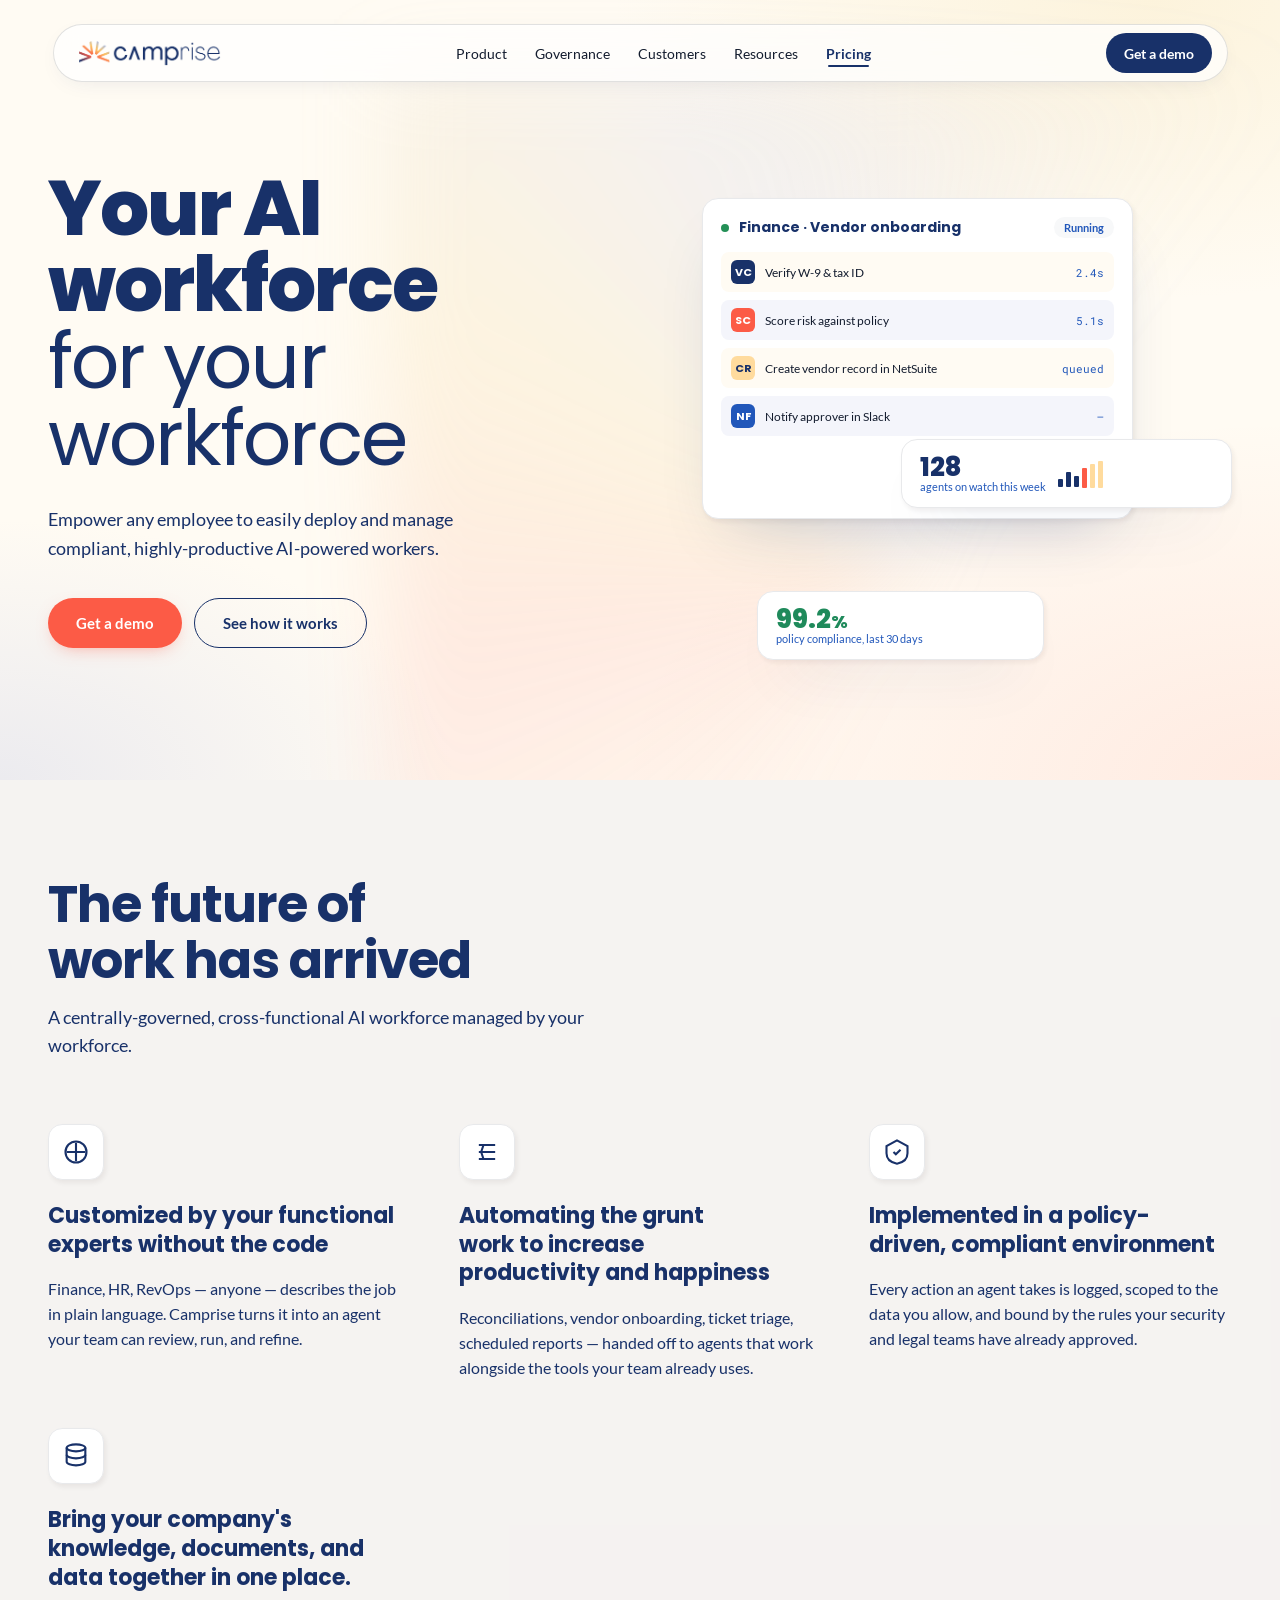
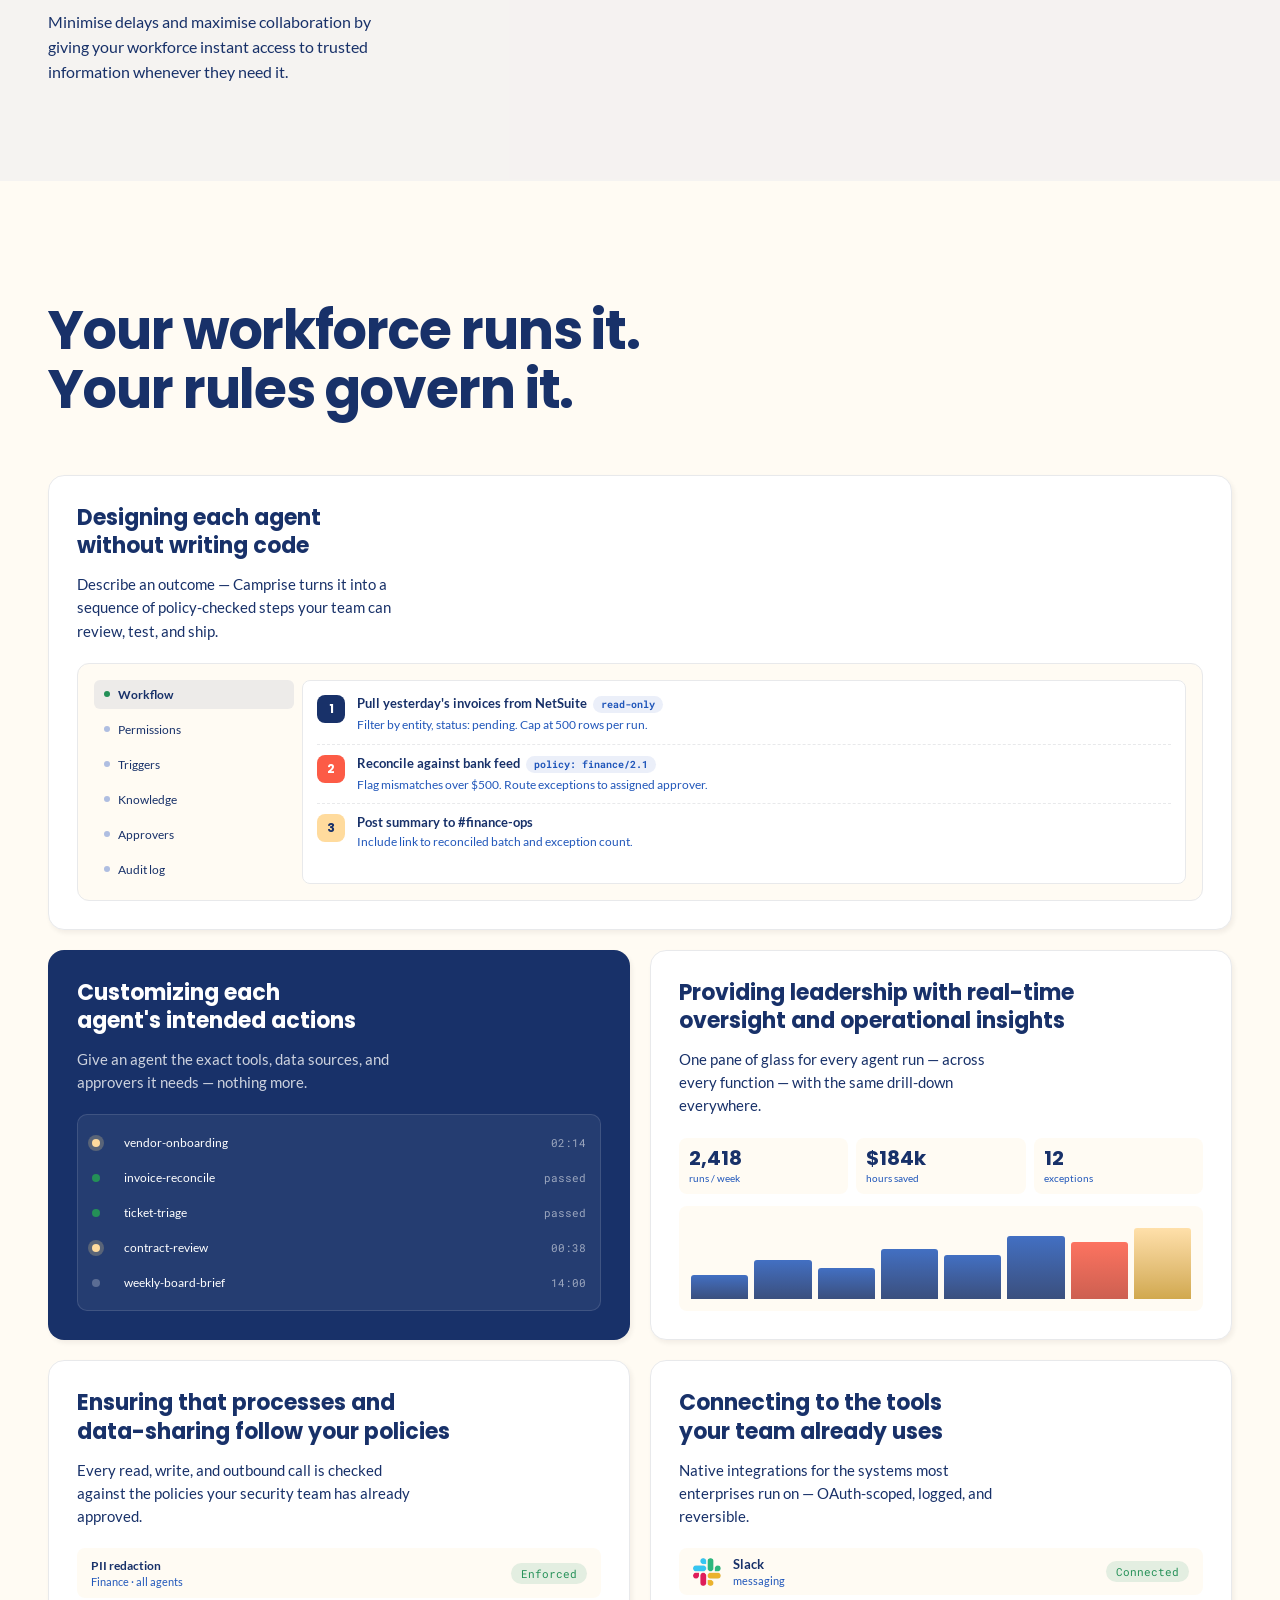
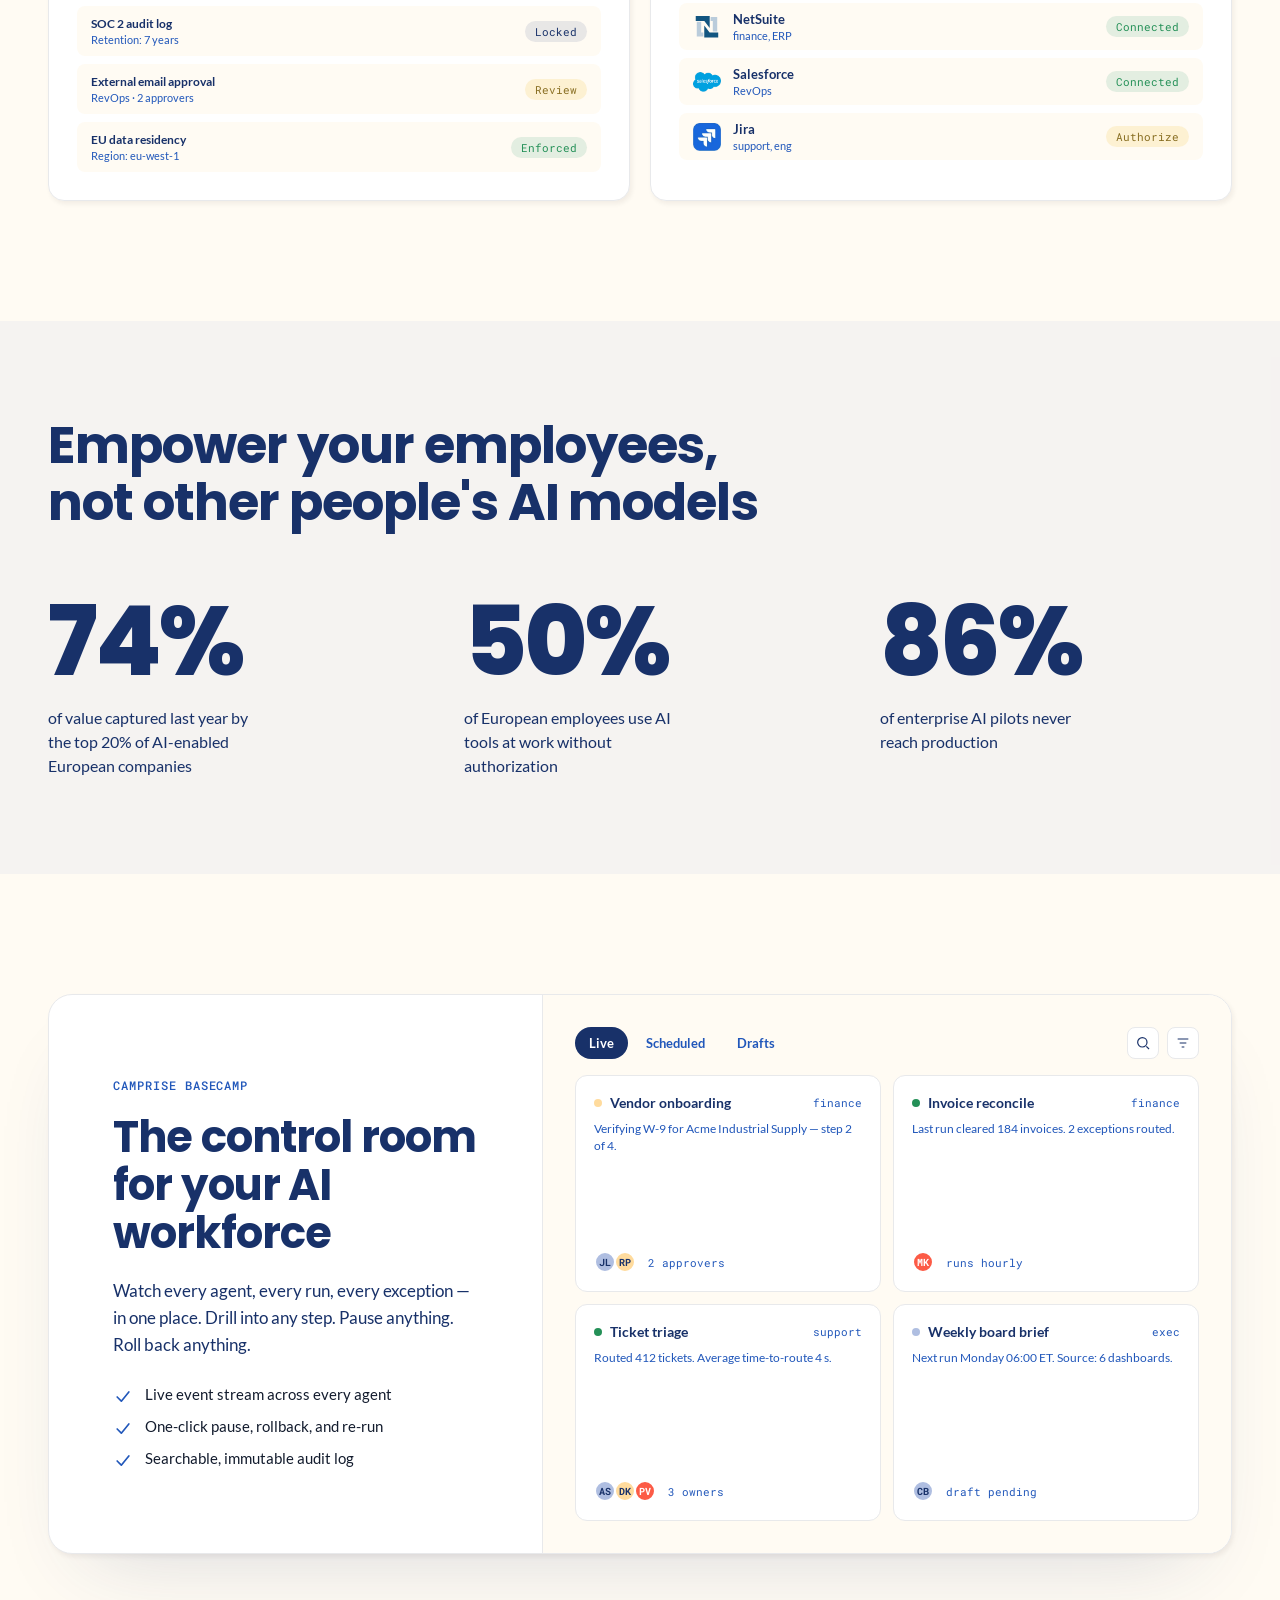
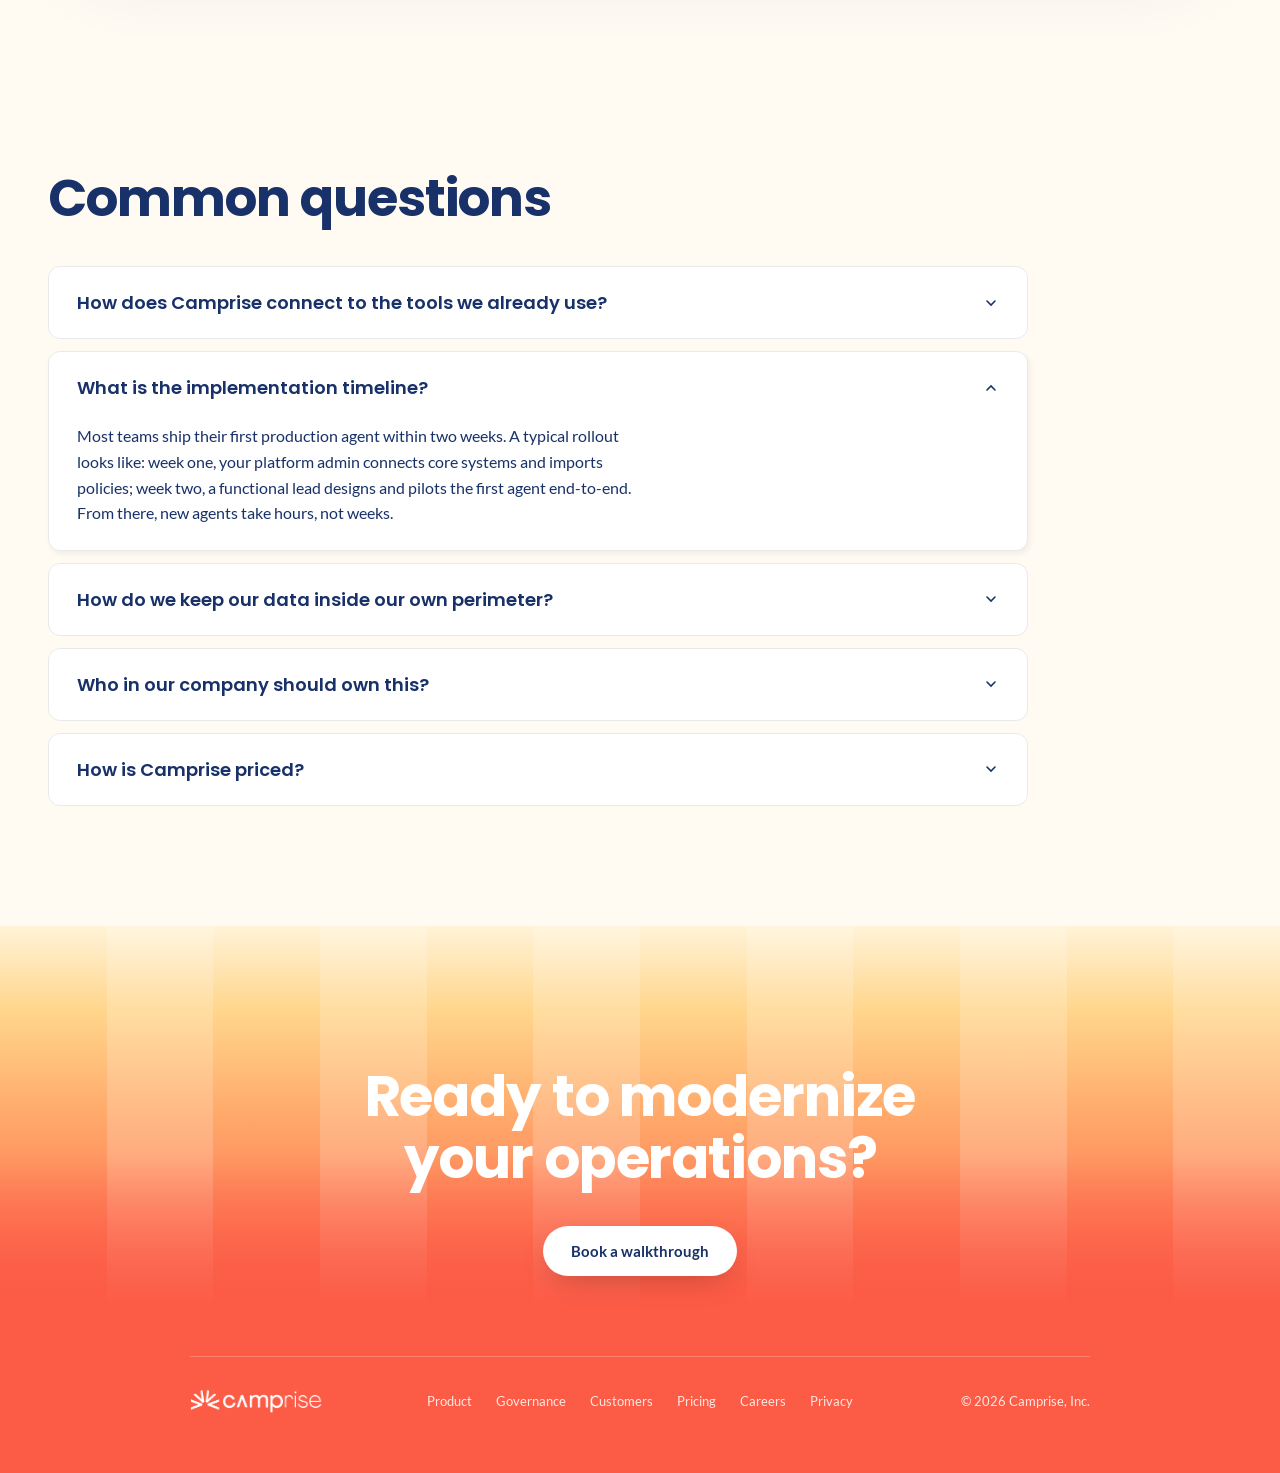
==== index.html @ ebe83d4e "Rename Homepage.html to index.html to fix Vercel 404 Vercel's static deployment serves whatever is a" ====
<!doctype html>
<html lang="en">
<head>
<meta charset="utf-8">
<meta name="viewport" content="width=device-width, initial-scale=1">
<title>Camprise — Your AI workforce for your workforce</title>
<link rel="stylesheet" href="colors_and_type.css">
<style>
  /* ---------- base ---------- */
  *, *::before, *::after { box-sizing: border-box; }
  html, body { margin: 0; padding: 0; }
  body {
    font-family: var(--cp-font-body);
    color: var(--cp-fg-1);
    background: var(--cp-cream);
    -webkit-font-smoothing: antialiased;
    text-rendering: optimizeLegibility;
  }
  img, svg { display: block; max-width: 100%; }
  a { color: inherit; text-decoration: none; }
  button { font: inherit; cursor: pointer; border: 0; background: none; color: inherit; }

  .wrap { max-width: 1280px; margin: 0 auto; padding: 0 48px; }
  @media (max-width: 720px) { .wrap { padding: 0 24px; } }

  /* ---------- motion ---------- */
  @keyframes cp-fade-up { from { opacity: 0; transform: translateY(18px); filter: blur(4px); } to { opacity: 1; transform: none; filter: blur(0); } }
  @keyframes cp-ring-pulse { 0%, 100% { box-shadow: 0 0 0 4px var(--ring-c); } 50% { box-shadow: 0 0 0 8px var(--ring-c); } }
  @keyframes cp-float { 0%, 100% { transform: translateY(0); } 50% { transform: translateY(-8px); } }
  @keyframes cp-grow-y { from { transform: scaleY(0); } to { transform: scaleY(1); } }
  @keyframes cp-grow-x { from { transform: scaleX(0); } to { transform: scaleX(1); } }

  /* Reveal-on-scroll is progressive enhancement ONLY. Content is visible by
     default; the hidden start state is applied solely when the inline script in
     <head> has confirmed animation is safe (it adds .cp-anim to <html>). Never
     gate content visibility on JS alone — if the observer never fires, the page
     must still read normally. */
  .cp-anim .reveal {
    opacity: 0; transform: translateY(18px); filter: blur(4px);
    transition: opacity .6s var(--cp-ease), transform .6s var(--cp-ease), filter .6s var(--cp-ease);
    transition-delay: var(--reveal-delay, 0s);
  }
  .cp-anim .reveal.is-visible { opacity: 1; transform: none; filter: blur(0); }
  @media print {
    .reveal, .cp-anim .reveal { opacity: 1 !important; transform: none !important; filter: none !important; }
  }
  .three-col .feature:nth-child(2) { --reveal-delay: .1s; }
  .three-col .feature:nth-child(3) { --reveal-delay: .2s; }
  .three-col .feature:nth-child(4) { --reveal-delay: .3s; }
  .bento .card:nth-child(2) { --reveal-delay: .08s; }
  .bento .card:nth-child(3) { --reveal-delay: .16s; }
  .bento .card:nth-child(4) { --reveal-delay: .24s; }
  .bento .card:nth-child(5) { --reveal-delay: .32s; }
  .stats-row .stat:nth-child(2) { --reveal-delay: .12s; }
  .stats-row .stat:nth-child(3) { --reveal-delay: .24s; }
  .faq-list .faq:nth-child(2) { --reveal-delay: .06s; }
  .faq-list .faq:nth-child(3) { --reveal-delay: .12s; }
  .faq-list .faq:nth-child(4) { --reveal-delay: .18s; }
  .faq-list .faq:nth-child(5) { --reveal-delay: .24s; }

  @media (prefers-reduced-motion: reduce) {
    *, *::before, *::after {
      animation-duration: 0.001ms !important;
      animation-iteration-count: 1 !important;
      transition-duration: 0.001ms !important;
      scroll-behavior: auto !important;
    }
    .reveal, .cp-anim .reveal { opacity: 1 !important; transform: none !important; filter: blur(0) !important; }
    .dash-chart span, .card.is-visible .dash-chart span { transform: scaleY(1) !important; }
  }

  /* ---------- nav ---------- */
  .nav-outer {
    position: sticky; top: 16px; z-index: 50;
    padding: 0 48px;
    margin-top: 24px;
  }
  .nav {
    position: relative;
    max-width: 1175px; margin: 0 auto;
    min-height: 58px; border-radius: 9999px;
    background: rgba(255,255,255,0.7);
    backdrop-filter: blur(12px); -webkit-backdrop-filter: blur(12px);
    border: 1px solid rgba(15, 17, 31, 0.12);
    box-shadow: 0 1px 0 rgba(255,255,255,0.4) inset, 0 6px 24px -12px rgba(31, 54, 117, 0.15);
    display: flex; align-items: center; justify-content: space-between;
    padding: 0 14px 0 24px;
    gap: 12px;
  }
  .brand {
    display: flex; align-items: center; gap: 10px;
    font-family: var(--cp-font-display);
    font-weight: 800;
    font-size: 20px;
    color: var(--cp-night);
    letter-spacing: -0.01em;
    flex-shrink: 0;
  }
  .brand-mark {
    width: 26px; height: 26px;
    border-radius: 6px;
    background: var(--cp-gradient-sunrise);
    position: relative;
    overflow: hidden;
  }
  .brand-mark::after {
    content: "";
    position: absolute; inset: 0;
    background: linear-gradient(180deg, transparent 55%, rgba(31,54,117,0.85) 55%);
    clip-path: polygon(50% 18%, 92% 100%, 8% 100%);
  }
  .brand-logo { height: 26px; width: auto; display: block; }
  .footer-brand .brand-logo { height: 24px; filter: brightness(0) invert(1); }
  .nav-links {
    display: flex; align-items: center; gap: 28px;
    font-size: 14px;
    color: var(--cp-fg-1);
    font-weight: 500;
  }
  .nav-links a { position: relative; transition: color .16s var(--cp-ease); }
  .nav-links a:hover { color: var(--cp-link); }
  .nav-links a::after {
    content: ""; position: absolute; left: 2px; right: 2px; bottom: -5px; height: 2px;
    background: var(--cp-night); border-radius: 2px;
    transform: scaleX(0); transform-origin: left;
    transition: transform .3s var(--cp-ease);
  }
  .nav-links a.active { color: var(--cp-night); font-weight: 700; }
  .nav-links a.active::after { transform: scaleX(1); }
  .nav-cta {
    display: inline-flex; align-items: center; gap: 6px;
    height: 40px; padding: 0 18px;
    background: var(--cp-night); color: #fff;
    border-radius: 9999px; font-weight: 600; font-size: 14px;
    transition: background .16s var(--cp-ease), transform .16s var(--cp-ease);
    white-space: nowrap; flex-shrink: 0;
  }
  .nav-cta:hover { background: var(--cp-night-700); transform: translateY(-1px); }

  .nav-toggle-input { position: absolute; opacity: 0; pointer-events: none; }
  .nav-toggle {
    display: none;
    align-items: center; gap: 8px;
    height: 36px; padding: 0 12px;
    border-radius: 9999px;
    flex-shrink: 0; cursor: pointer;
  }
  .nav-toggle-icon { position: relative; width: 18px; height: 18px; flex-shrink: 0; }
  .nav-toggle-bar, .nav-toggle-bar::before, .nav-toggle-bar::after {
    content: ""; display: block;
    width: 18px; height: 2px;
    background: var(--cp-night);
    border-radius: 2px;
    position: relative; top: 8px;
    transition: transform .18s var(--cp-ease), opacity .18s var(--cp-ease), background .18s var(--cp-ease);
  }
  .nav-toggle-bar::before { position: absolute; top: -6px; }
  .nav-toggle-bar::after { position: absolute; top: 6px; }
  .nav-toggle-label { font-size: 13px; font-weight: 600; color: var(--cp-night); }
  .nav-toggle-input:checked ~ .nav-toggle .nav-toggle-bar { background: transparent; }
  .nav-toggle-input:checked ~ .nav-toggle .nav-toggle-bar::before { top: 0; transform: rotate(45deg); }
  .nav-toggle-input:checked ~ .nav-toggle .nav-toggle-bar::after { top: 0; transform: rotate(-45deg); }
  .nav-toggle-input:checked ~ .nav-toggle .nav-toggle-label::before { content: "Close"; }
  .nav-toggle-label::before { content: "Menu"; }

  @media (max-width: 880px) {
    .nav-outer { padding: 0 20px; }
    .nav-links {
      display: none;
      position: absolute;
      top: calc(100% + 10px);
      left: 0; right: 0;
      flex-direction: column;
      align-items: stretch;
      gap: 2px;
      background: #fff;
      border: 1px solid var(--cp-mist);
      border-radius: 20px;
      padding: 10px;
      box-shadow: 0 20px 40px -20px rgba(31, 54, 117, 0.3);
    }
    .nav-links a { padding: 12px 14px; border-radius: 12px; }
    .nav-links a:hover { background: var(--cp-cream); }
    .nav-toggle { display: flex; }
    .nav-toggle-input:checked ~ .nav-links { display: flex; }
  }
  @media (max-width: 420px) {
    .nav-outer { padding: 0 12px; }
    .nav { gap: 6px; }
    .brand-logo { height: 22px; }
    .nav-cta { padding: 0 14px; font-size: 13px; height: 36px; }
    .nav-toggle { gap: 6px; padding: 0 10px; }
    .nav-toggle-label { font-size: 12px; }
  }
  @media (max-width: 360px) {
    .nav { gap: 4px; }
    .brand-logo { height: 19px; }
    .nav-cta { padding: 0 10px; font-size: 12px; }
    .nav-toggle { gap: 4px; padding: 0 8px; }
    .nav-toggle-icon { width: 16px; height: 16px; }
    .nav-toggle-bar, .nav-toggle-bar::before, .nav-toggle-bar::after { width: 16px; }
    .nav-toggle-label { font-size: 11px; }
  }

  /* ---------- buttons ---------- */
  .btn {
    display: inline-flex; align-items: center; justify-content: center; gap: 8px;
    height: 50px; padding: 0 28px;
    border-radius: 9999px;
    font-family: var(--cp-font-body);
    font-weight: 700; font-size: 15px;
    transition: transform .18s var(--cp-ease), background .16s var(--cp-ease), color .16s var(--cp-ease), border-color .16s var(--cp-ease), box-shadow .18s var(--cp-ease);
    white-space: nowrap;
  }
  .btn:hover { transform: translateY(-2px); }
  .btn:active { transform: scale(0.98); }
  .btn-coral { background: #FC5B46; color: #fff; box-shadow: 0 6px 18px -8px rgba(252, 91, 70, 0.55); }
  .btn-coral:hover { background: #FD6E5B; box-shadow: 0 10px 24px -8px rgba(252, 91, 70, 0.6); }
  .btn-outline {
    background: transparent; color: var(--cp-night);
    border: 1.5px solid var(--cp-night);
  }
  .btn-outline:hover { background: var(--cp-night); color: #fff; }
  .btn-white {
    background: #fff; color: var(--cp-night);
  }
  .btn-white:hover { background: var(--cp-cream); }

  /* ---------- HERO ---------- */
  .hero {
    position: relative;
    padding: 64px 0 120px;
    margin-top: -82px; /* pull nav back on top of bg */
    padding-top: 158px;
    overflow: hidden;
    background:
      radial-gradient(1100px 600px at 100% 100%, rgba(252, 91, 70, 0.10), transparent 60%),
      radial-gradient(900px 500px at 90% 0%, rgba(243, 215, 138, 0.22), transparent 60%),
      radial-gradient(700px 400px at 0% 100%, rgba(191, 198, 230, 0.30), transparent 65%),
      var(--cp-cream);
  }
  .hero::before {
    /* faint brand-arc curve on right */
    content: "";
    position: absolute;
    right: -10%; bottom: -40%;
    width: 80%; aspect-ratio: 1;
    background: conic-gradient(from 200deg at 50% 50%, transparent 0deg, rgba(252,91,70,0.10) 60deg, rgba(243,215,138,0.18) 100deg, rgba(191,198,230,0.18) 140deg, transparent 200deg);
    filter: blur(40px);
    pointer-events: none;
  }
  .hero-inner {
    position: relative;
    display: grid; grid-template-columns: minmax(0, 1fr) minmax(0, 1fr);
    gap: 80px; align-items: center;
  }
  .hero h1 {
    font-family: var(--cp-font-display);
    font-weight: 800;
    font-size: clamp(48px, 6vw, 80px);
    line-height: 1.0;
    letter-spacing: -0.025em;
    color: var(--cp-night);
    margin: 0 0 28px;
    text-wrap: balance;
  }
  .hero h1 span { font-weight: 400; }
  .hero p.lede {
    font-size: 18px; line-height: 1.6;
    color: var(--cp-fg-2);
    margin: 0 0 36px;
    max-width: 480px;
  }
  .hero-ctas { display: flex; flex-wrap: wrap; gap: 12px; }

  /* hero visual — abstract product card */
  .hero-visual {
    position: relative;
    aspect-ratio: 1.1 / 1;
  }
  .hero-card {
    position: absolute;
    background: #fff;
    border: 1px solid var(--cp-mist);
    border-radius: 16px;
    box-shadow: 2px 3px 5px rgba(28, 22, 13, 0.06), 0 30px 60px -30px rgba(31, 54, 117, 0.25);
    padding: 18px;
  }
  .hero-card--main { top: 8%; left: 4%; width: 78%; height: 64%; }
  .hero-card--badge { top: 56%; right: 0; width: 60%; padding: 14px 18px; }
  .hero-card--mini { bottom: 0; left: 14%; width: 52%; padding: 14px 18px; }
  @media (min-width: 981px) {
    .hero-card--badge { animation: cp-float 5s ease-in-out infinite; }
    .hero-card--mini { animation: cp-float 6.5s ease-in-out infinite; animation-delay: -2s; }
  }

  .hc-head {
    display: flex; align-items: center; justify-content: space-between;
    margin-bottom: 14px;
  }
  .hc-title {
    display: flex; align-items: center; gap: 10px;
    font-family: var(--cp-font-display);
    font-weight: 700; font-size: 14px;
    color: var(--cp-night);
  }
  .hc-dot { width: 8px; height: 8px; border-radius: 9999px; background: var(--cp-status-success); --ring-c: rgba(31, 138, 91, 0.15); animation: cp-ring-pulse 2s ease-in-out infinite; }
  .hc-pill { font-size: 11px; color: var(--cp-fg-3); background: var(--cp-mist-50); border-radius: 9999px; padding: 4px 10px; font-weight: 600; }

  .hc-rows { display: grid; gap: 8px; }
  .hc-row {
    display: grid; grid-template-columns: 24px 1fr auto; gap: 10px; align-items: center;
    padding: 8px 10px; border-radius: 8px; background: var(--cp-cream);
    font-size: 12px; color: var(--cp-fg-1);
  }
  .hc-row:nth-child(even) { background: rgba(191, 198, 230, 0.18); }
  .hc-icon {
    width: 24px; height: 24px; border-radius: 6px;
    background: var(--cp-night); color: #fff;
    display: grid; place-items: center;
    font-family: var(--cp-font-display); font-weight: 700; font-size: 11px;
  }
  .hc-icon.coral { background: #FC5B46; }
  .hc-icon.gold { background: var(--cp-golden); color: var(--cp-night); }
  .hc-icon.sky { background: var(--cp-sky); }
  .hc-meta { font-size: 11px; color: var(--cp-fg-3); font-family: var(--cp-font-mono); }

  .hc-badge { display: flex; align-items: center; gap: 12px; }
  .hc-badge-num {
    font-family: var(--cp-font-display); font-weight: 800;
    font-size: 26px; color: var(--cp-night); line-height: 1;
  }
  .hc-badge-lbl { font-size: 11px; color: var(--cp-fg-3); text-transform: none; }
  .hc-spark { display: flex; align-items: end; gap: 3px; height: 28px; }
  .hc-spark span {
    width: 5px; background: var(--cp-night); border-radius: 1px;
    transform-origin: bottom; animation: cp-grow-y .5s var(--cp-ease) both;
  }
  .hc-spark span:nth-child(1) { height: 30%; animation-delay: .05s; }
  .hc-spark span:nth-child(2) { height: 55%; animation-delay: .1s; }
  .hc-spark span:nth-child(3) { height: 40%; animation-delay: .15s; }
  .hc-spark span:nth-child(4) { height: 70%; background: #FC5B46; animation-delay: .2s; }
  .hc-spark span:nth-child(5) { height: 85%; background: var(--cp-golden); animation-delay: .25s; }
  .hc-spark span:nth-child(6) { height: 95%; background: var(--cp-golden); animation-delay: .3s; }

  @media (max-width: 980px) {
    .hero-inner { grid-template-columns: 1fr; gap: 48px; }
    .hero { padding: 140px 0 80px; }
    .hero-visual {
      position: static; aspect-ratio: auto; max-width: 100%;
      display: flex; flex-direction: column; gap: 16px;
    }
    .hero-card, .hero-card--main, .hero-card--badge, .hero-card--mini {
      position: static; top: auto; left: auto; right: auto; bottom: auto;
      width: 100%; height: auto;
    }
  }

  /* ---------- SECTION: Future of work ---------- */
  .sect-future {
    background: rgba(191, 198, 230, 0.16);
    padding: 96px 0;
  }
  .sect-head { max-width: 720px; margin-bottom: 64px; }
  .sect-head h2 {
    font-family: var(--cp-font-display);
    font-weight: 700;
    font-size: clamp(36px, 4vw, 52px);
    line-height: 1.1;
    letter-spacing: -0.02em;
    color: var(--cp-night);
    margin: 0 0 16px;
    text-wrap: balance;
  }
  .sect-head p {
    font-size: 18px; line-height: 1.55;
    color: var(--cp-fg-2);
    margin: 0;
    max-width: 560px;
  }
  .three-col {
    display: grid; grid-template-columns: repeat(3, 1fr);
    gap: 48px;
  }
  @media (max-width: 880px) { .three-col { grid-template-columns: 1fr; gap: 36px; } }

  .feature {
    display: flex; flex-direction: column; gap: 18px;
  }
  .feature-icon {
    width: 56px; height: 56px;
    border-radius: 14px;
    background: #fff;
    border: 1px solid var(--cp-mist);
    display: grid; place-items: center;
    color: var(--cp-night);
    box-shadow: 2px 3px 5px rgba(28, 22, 13, 0.06);
  }
  .feature-icon svg { width: 28px; height: 28px; stroke: currentColor; stroke-width: 1.8; fill: none; }
  .feature h3 {
    font-family: var(--cp-font-display);
    font-weight: 700;
    font-size: 22px;
    line-height: 1.3;
    color: var(--cp-night);
    margin: 4px 0 0;
    text-wrap: balance;
  }
  .feature p {
    font-size: 16px; line-height: 1.55;
    color: var(--cp-fg-2);
    margin: 0;
  }

  /* ---------- SECTION: Your workforce runs it (bento) ---------- */
  .sect-rules { padding: 120px 0; }
  .sect-rules .sect-head { max-width: 900px; margin-bottom: 56px; }
  .sect-rules .sect-head h2 { font-size: clamp(36px, 4.2vw, 56px); }

  .bento {
    display: grid;
    grid-template-columns: repeat(2, 1fr);
    grid-auto-rows: minmax(280px, auto);
    gap: 20px;
  }
  .card {
    background: #fff;
    border: 1px solid var(--cp-mist);
    border-radius: 16px;
    padding: 28px;
    box-shadow: 2px 3px 5px rgba(28, 22, 13, 0.06);
    display: flex; flex-direction: column;
    transition: transform .24s var(--cp-ease), box-shadow .24s var(--cp-ease);
  }
  .card:hover { transform: translateY(-2px); box-shadow: 2px 5px 12px rgba(28, 22, 13, 0.09); }
  .card-wide { grid-column: span 2; min-height: 360px; }
  .card-dark {
    background: var(--cp-night);
    color: #fff;
    border-color: transparent;
  }
  .card h3 {
    font-family: var(--cp-font-display);
    font-weight: 700;
    font-size: 22px;
    line-height: 1.3;
    color: var(--cp-night);
    margin: 0 0 12px;
    max-width: 28ch;
    text-wrap: balance;
  }
  .card-dark h3 { color: #fff; }
  .card p {
    font-size: 15px; line-height: 1.55;
    color: var(--cp-fg-2);
    margin: 0;
    max-width: 38ch;
  }
  .card-dark p { color: rgba(255,255,255,0.78); }
  .card-art { flex: 1; position: relative; margin-top: 20px; }

  /* card art: wide top card → policy editor mock */
  .art-editor {
    height: 100%;
    background: var(--cp-cream);
    border: 1px solid var(--cp-mist);
    border-radius: 12px;
    padding: 16px;
    display: grid; gap: 8px;
    grid-template-columns: 200px 1fr;
    overflow: hidden;
  }
  .ae-side { display: flex; flex-direction: column; gap: 6px; }
  .ae-side-item {
    display: flex; align-items: center; gap: 8px;
    font-size: 12px; color: var(--cp-fg-2);
    padding: 7px 10px; border-radius: 6px;
  }
  .ae-side-item.active { background: rgba(31, 54, 117, 0.08); color: var(--cp-night); font-weight: 600; }
  .ae-side-item .dot { width: 6px; height: 6px; border-radius: 9999px; background: var(--cp-fg-disabled); }
  .ae-side-item.active .dot { background: var(--cp-status-success); }
  .ae-main {
    background: #fff;
    border: 1px solid var(--cp-mist);
    border-radius: 8px;
    padding: 14px;
    display: flex; flex-direction: column; gap: 10px;
    overflow: hidden;
  }
  .ae-step {
    display: grid; grid-template-columns: 28px 1fr; gap: 12px;
    align-items: start;
    padding-bottom: 10px;
    border-bottom: 1px dashed var(--cp-mist);
  }
  .ae-step:last-child { border-bottom: 0; }
  .ae-num {
    width: 28px; height: 28px; border-radius: 8px;
    display: grid; place-items: center;
    font-family: var(--cp-font-display); font-weight: 700; font-size: 12px;
    background: var(--cp-night); color: #fff;
  }
  .ae-step:nth-child(2) .ae-num { background: #FC5B46; }
  .ae-step:nth-child(3) .ae-num { background: var(--cp-golden); color: var(--cp-night); }
  .ae-step-title { font-weight: 700; color: var(--cp-night); font-size: 13px; margin-bottom: 4px; }
  .ae-step-body { font-size: 12px; color: var(--cp-fg-3); line-height: 1.4; }
  .ae-tag {
    display: inline-flex; align-items: center; gap: 4px;
    font-size: 10px; font-family: var(--cp-font-mono);
    color: var(--cp-sky); background: rgba(63, 102, 193, 0.10);
    padding: 2px 8px; border-radius: 9999px;
    margin-left: 6px;
  }
  @media (max-width: 720px) { .art-editor { grid-template-columns: 1fr; } .ae-side { flex-direction: row; flex-wrap: wrap; } }

  /* dark card art: agent runner */
  .art-runner {
    flex: 1; margin-top: 20px;
    background: rgba(255,255,255,0.06);
    border: 1px solid rgba(255,255,255,0.12);
    border-radius: 10px;
    padding: 14px;
    display: flex; flex-direction: column; gap: 8px;
  }
  .runner-row {
    display: grid; grid-template-columns: 22px 1fr 50px; gap: 10px; align-items: center;
    font-size: 12px;
    padding: 6px 0;
  }
  .runner-dot { width: 8px; height: 8px; border-radius: 9999px; }
  .runner-dot.run { background: var(--cp-golden); box-shadow: 0 0 0 4px rgba(243, 215, 138, 0.25); }
  .runner-dot.ok { background: var(--cp-status-success); }
  .runner-dot.idle { background: rgba(255,255,255,0.25); }
  .runner-name { color: #fff; font-weight: 500; }
  .runner-meta { font-family: var(--cp-font-mono); font-size: 11px; color: rgba(255,255,255,0.55); text-align: right; }

  /* dashboard card art */
  .art-dash { flex: 1; margin-top: 20px; display: grid; grid-template-rows: auto 1fr; gap: 12px; }
  .dash-stats { display: grid; grid-template-columns: repeat(3, 1fr); gap: 8px; }
  .dash-stat {
    background: var(--cp-cream);
    border-radius: 8px; padding: 10px;
  }
  .dash-stat .n { font-family: var(--cp-font-display); font-weight: 700; font-size: 20px; color: var(--cp-night); line-height: 1; }
  .dash-stat .l { font-size: 10px; color: var(--cp-fg-3); margin-top: 4px; }
  .dash-chart {
    background: var(--cp-cream); border-radius: 8px;
    padding: 12px;
    display: flex; align-items: end; gap: 6px;
  }
  .dash-chart span {
    flex: 1;
    border-radius: 3px 3px 0 0;
    background: linear-gradient(180deg, var(--cp-sky), var(--cp-night));
    opacity: 0.85;
    transform-origin: bottom;
    transition: transform .5s var(--cp-ease);
  }
  /* Bars only start collapsed when animation is confirmed safe, so they never
     stay invisible if the reveal observer never runs. */
  .cp-anim .dash-chart span { transform: scaleY(0); }
  .cp-anim .card.is-visible .dash-chart span { transform: scaleY(1); }
  .dash-chart span:nth-child(1){height:30%; transition-delay: .05s;}
  .dash-chart span:nth-child(2){height:48%; transition-delay: .1s;}
  .dash-chart span:nth-child(3){height:38%; transition-delay: .15s;}
  .dash-chart span:nth-child(4){height:62%; transition-delay: .2s;}
  .dash-chart span:nth-child(5){height:55%; transition-delay: .25s;}
  .dash-chart span:nth-child(6){height:78%; transition-delay: .3s;}
  .dash-chart span:nth-child(7){height:70%; background: linear-gradient(180deg, #FC5B46, #C44434); transition-delay: .35s;}
  .dash-chart span:nth-child(8){height:88%; background: linear-gradient(180deg, var(--cp-golden), #C99A2F); transition-delay: .4s;}

  /* governance card art */
  .art-gov { flex: 1; margin-top: 20px; display: grid; gap: 8px; }
  .gov-row {
    display: grid; grid-template-columns: 1fr auto; align-items: center;
    background: var(--cp-cream); border-radius: 8px;
    padding: 10px 14px;
  }
  .gov-name { font-size: 12px; color: var(--cp-night); font-weight: 600; }
  .gov-name small { display: block; font-weight: 400; color: var(--cp-fg-3); font-size: 11px; margin-top: 2px; }
  .gov-state {
    font-family: var(--cp-font-mono); font-size: 11px;
    padding: 3px 10px; border-radius: 9999px;
    background: rgba(31, 138, 91, 0.12); color: var(--cp-status-success);
  }
  .gov-state.warn { background: rgba(243, 196, 65, 0.18); color: #876d20; }
  .gov-state.lock { background: rgba(31, 54, 117, 0.10); color: var(--cp-night); }

  @media (max-width: 880px) {
    .bento { grid-template-columns: 1fr; }
    .card-wide { grid-column: span 1; }
  }

  /* integrations card art */
  .art-int { flex: 1; margin-top: 20px; display: grid; gap: 8px; align-content: start; }
  .int-row {
    display: grid; grid-template-columns: 1fr auto; align-items: center;
    background: var(--cp-cream); border-radius: 8px;
    padding: 8px 14px;
  }
  .int-app {
    display: flex; gap: 12px; align-items: center;
    font-size: 13px; color: var(--cp-night); font-weight: 600;
  }
  .int-app small { display: block; font-weight: 400; color: var(--cp-fg-3); font-size: 11px; margin-top: 2px; }
  .int-logo {
    width: 28px; height: 28px;
    display: grid; place-items: center;
    flex-shrink: 0;
  }
  .int-logo img {
    max-width: 100%; max-height: 100%;
    width: auto; height: auto;
    object-fit: contain;
  }
  .int-conn {
    font-family: var(--cp-font-mono); font-size: 11px;
    padding: 3px 10px; border-radius: 9999px;
  }
  .int-conn.ok { background: rgba(31, 138, 91, 0.12); color: var(--cp-status-success); }
  .int-conn.pending { background: rgba(243, 196, 65, 0.18); color: #876d20; }

  /* ---------- SECTION: stats ---------- */
  .sect-stats {
    background: rgba(191, 198, 230, 0.16);
    padding: 96px 0;
  }
  .stats-row {
    display: grid; grid-template-columns: repeat(3, 1fr);
    gap: 64px;
    margin-top: 32px;
  }
  .stat .n {
    font-family: var(--cp-font-display);
    font-weight: 800;
    font-size: clamp(64px, 8vw, 96px);
    line-height: 1;
    letter-spacing: -0.03em;
    color: var(--cp-night);
  }
  .stat .l {
    font-size: 16px; line-height: 1.5;
    color: var(--cp-fg-2);
    margin-top: 16px;
    max-width: 24ch;
  }
  @media (max-width: 880px) { .stats-row { grid-template-columns: 1fr; gap: 40px; } }

  /* ---------- SECTION: product feature card ---------- */
  .sect-product { padding: 120px 0; }
  .product-card {
    background: #fff;
    border: 1px solid var(--cp-mist);
    border-radius: 24px;
    box-shadow: 2px 3px 5px rgba(28, 22, 13, 0.06), 0 40px 80px -40px rgba(31, 54, 117, 0.18);
    overflow: hidden;
    display: grid; grid-template-columns: 5fr 7fr;
    min-height: 560px;
  }
  .product-text { padding: 64px; display: flex; flex-direction: column; gap: 20px; justify-content: center; }
  .product-eyebrow {
    font-family: var(--cp-font-mono);
    font-size: 12px;
    letter-spacing: 0.08em;
    text-transform: uppercase;
    color: var(--cp-sky);
    font-weight: 500;
  }
  .product-text h2 {
    font-family: var(--cp-font-display);
    font-weight: 700;
    font-size: clamp(32px, 3.4vw, 44px);
    line-height: 1.1;
    letter-spacing: -0.02em;
    color: var(--cp-night);
    margin: 0;
  }
  .product-text p {
    font-size: 17px; line-height: 1.6;
    color: var(--cp-fg-2);
    margin: 0;
  }
  .product-bullets { display: grid; gap: 10px; margin-top: 6px; }
  .product-bullet {
    display: grid; grid-template-columns: 20px 1fr; gap: 12px;
    font-size: 15px; color: var(--cp-fg-1);
  }
  .product-bullet svg { width: 20px; height: 20px; stroke: var(--cp-sky); stroke-width: 2; fill: none; margin-top: 2px; }

  .product-screen {
    background: var(--cp-cream);
    padding: 32px;
    border-left: 1px solid var(--cp-mist);
    position: relative;
    display: grid; grid-template-rows: auto 1fr; gap: 16px;
  }
  .ps-head { display: flex; align-items: center; justify-content: space-between; flex-wrap: wrap; gap: 10px; }
  .ps-tabs { display: flex; flex-wrap: wrap; gap: 4px; }
  .ps-tab {
    font-size: 13px; padding: 8px 14px; border-radius: 9999px;
    color: var(--cp-fg-3); font-weight: 600;
    white-space: nowrap;
  }
  .ps-tab.active { background: var(--cp-night); color: #fff; }
  .ps-actions { display: flex; gap: 8px; flex-shrink: 0; }
  .ps-action {
    width: 32px; height: 32px; border-radius: 8px;
    background: #fff; border: 1px solid var(--cp-mist);
    display: grid; place-items: center;
    color: var(--cp-fg-2);
  }
  .ps-action svg { width: 16px; height: 16px; stroke: currentColor; stroke-width: 1.8; fill: none; }

  .ps-grid {
    display: grid; grid-template-columns: repeat(2, minmax(0, 1fr)); gap: 12px;
    min-width: 0;
  }
  .ps-tile {
    background: #fff;
    border: 1px solid var(--cp-mist);
    border-radius: 12px;
    padding: 18px;
    display: flex; flex-direction: column; gap: 10px;
    min-height: 130px;
    min-width: 0;
  }
  .ps-tile-head { display: flex; align-items: center; justify-content: space-between; }
  .ps-tile-title { font-weight: 700; color: var(--cp-night); font-size: 14px; display: flex; align-items: center; gap: 8px; }
  .ps-tile-title::before { content: ""; width: 8px; height: 8px; border-radius: 9999px; background: var(--cp-status-success); }
  .ps-tile.idle .ps-tile-title::before { background: var(--cp-fg-disabled); }
  .ps-tile.run .ps-tile-title::before { background: var(--cp-golden); --ring-c: rgba(243, 215, 138, 0.3); animation: cp-ring-pulse 2.2s ease-in-out infinite; }
  .ps-tile-meta { font-family: var(--cp-font-mono); font-size: 11px; color: var(--cp-fg-3); }
  .ps-tile p { font-size: 12px; color: var(--cp-fg-3); margin: 0; line-height: 1.4; }
  .ps-tile-foot { display: flex; gap: 6px; align-items: center; margin-top: auto; font-size: 11px; color: var(--cp-fg-3); font-family: var(--cp-font-mono); }
  .ps-avatar {
    width: 22px; height: 22px; border-radius: 9999px;
    background: var(--cp-periwinkle); border: 2px solid #fff;
    display: grid; place-items: center;
    font-weight: 700; font-size: 10px; color: var(--cp-night);
    margin-left: -8px;
  }
  .ps-avatar:first-child { margin-left: 0; }
  .ps-avatar.gold { background: var(--cp-golden); }
  .ps-avatar.coral { background: #FC5B46; color: #fff; }

  @media (max-width: 980px) {
    .product-card { grid-template-columns: 1fr; }
    .product-text { padding: 40px; }
    .product-screen { border-left: 0; border-top: 1px solid var(--cp-mist); padding: 24px; }
  }
  @media (max-width: 560px) {
    .product-text { padding: 28px; }
    .product-screen { padding: 16px; }
    .ps-grid { grid-template-columns: 1fr; }
  }

  /* ---------- SECTION: FAQ ---------- */
  .sect-faq { padding: 96px 0 120px; }
  .sect-faq .sect-head { margin-bottom: 40px; }
  .faq-list { display: grid; gap: 12px; max-width: 980px; }
  .faq {
    background: #fff;
    border: 1px solid var(--cp-mist);
    border-radius: 12px;
    transition: box-shadow .24s var(--cp-ease);
  }
  .faq[open] { box-shadow: 2px 3px 5px rgba(28, 22, 13, 0.06); }
  .faq summary {
    cursor: pointer;
    padding: 22px 28px;
    display: flex; align-items: center; justify-content: space-between;
    list-style: none;
    font-family: var(--cp-font-display);
    font-weight: 600;
    font-size: 18px;
    color: var(--cp-night);
  }
  .faq summary::-webkit-details-marker { display: none; }
  .faq summary::after {
    content: "";
    width: 16px; height: 16px;
    background: var(--cp-night);
    -webkit-mask: url("data:image/svg+xml;utf8,<svg xmlns='http://www.w3.org/2000/svg' viewBox='0 0 24 24' fill='none' stroke='black' stroke-width='2.4' stroke-linecap='round'><path d='M6 9l6 6 6-6'/></svg>") center/contain no-repeat;
            mask: url("data:image/svg+xml;utf8,<svg xmlns='http://www.w3.org/2000/svg' viewBox='0 0 24 24' fill='none' stroke='black' stroke-width='2.4' stroke-linecap='round'><path d='M6 9l6 6 6-6'/></svg>") center/contain no-repeat;
    transition: transform .24s var(--cp-ease);
    flex-shrink: 0;
    margin-left: 24px;
  }
  .faq[open] summary::after { transform: rotate(180deg); }
  .faq-body {
    padding: 0 28px 24px;
    color: var(--cp-fg-2);
    font-size: 16px; line-height: 1.6;
    max-width: 70ch;
    overflow: hidden;
    transition: height .28s var(--cp-ease);
  }

  /* ---------- CTA footer ---------- */
  .cta-foot {
    position: relative;
    overflow: hidden;
    text-align: center;
    padding: 140px 24px 60px;
    color: #fff;
    background: #FC5B46;
  }
  .cta-foot::before {
    content: "";
    position: absolute; inset: 0 0 auto 0;
    height: 70%;
    background:
      repeating-linear-gradient(
        90deg,
        transparent 0,
        transparent 8.333%,
        rgba(255,255,255,0.18) 8.333%,
        rgba(255,255,255,0.18) 16.666%
      ),
      linear-gradient(180deg, #FFF3D8 0%, #FFD68C 22%, #FFA86A 50%, #FC5B46 100%);
    -webkit-mask: linear-gradient(180deg, #000 60%, transparent 100%);
            mask: linear-gradient(180deg, #000 60%, transparent 100%);
  }
  .cta-foot-inner { position: relative; max-width: 900px; margin: 0 auto; }
  .cta-foot h2 {
    font-family: var(--cp-font-display);
    font-weight: 700;
    font-size: clamp(36px, 4.4vw, 60px);
    line-height: 1.1;
    letter-spacing: -0.02em;
    color: #fff;
    margin: 0 0 36px;
    text-wrap: balance;
  }
  .cta-foot .btn-white { box-shadow: 0 10px 30px -10px rgba(0,0,0,0.25); }

  .footer-bottom {
    position: relative;
    margin-top: 80px;
    padding-top: 32px;
    border-top: 1px solid rgba(255,255,255,0.25);
    display: grid;
    grid-template-columns: 1fr auto 1fr;
    align-items: center;
    gap: 24px;
    font-size: 13px;
    color: rgba(255,255,255,0.85);
    max-width: 1200px; margin-left: auto; margin-right: auto;
  }
  .footer-brand { display: flex; align-items: center; gap: 10px; font-family: var(--cp-font-display); font-weight: 700; color: #fff; }
  .footer-brand .brand-mark { background: rgba(255,255,255,0.95); }
  .footer-brand .brand-mark::after { background: linear-gradient(180deg, transparent 55%, #FC5B46 55%); }
  .footer-links { display: flex; gap: 24px; justify-content: center; }
  .footer-links a:hover { color: #fff; }
  .footer-copy { text-align: right; }

  @media (max-width: 720px) {
    .footer-bottom { grid-template-columns: 1fr; text-align: center; }
    .footer-copy { text-align: center; }
    .footer-links { flex-wrap: wrap; }
  }

</style>
<script>
// Opt in to scroll-reveal animation ONLY when it can actually finish, so content
// is never left invisible. Runs before <body> paints to avoid a flash.
(function () {
  try {
    var reduced = window.matchMedia && window.matchMedia('(prefers-reduced-motion: reduce)').matches;
    // document.hidden => IntersectionObserver callbacks are throttled/paused by
    // the browser, so the reveal would never fire and content would stay blank.
    if ('IntersectionObserver' in window && !reduced && !document.hidden) {
      document.documentElement.className += ' cp-anim';
    }
  } catch (e) { /* leave content visible */ }
})();
</script>
</head>
<body>

<!-- ============ NAV ============ -->
<div class="nav-outer">
  <nav class="nav">
    <a class="brand" href="#" aria-label="Camprise">
      <img class="brand-logo" src="uploads/camprise-logo-transparent.png" alt="Camprise">
    </a>
    <input type="checkbox" id="nav-toggle" class="nav-toggle-input">
    <div class="nav-links">
      <a href="#product">Product</a>
      <a href="#governance">Governance</a>
      <a href="#stats">Customers</a>
      <a href="#faq">Resources</a>
      <a href="#cta">Pricing</a>
    </div>
    <a class="nav-cta" href="#cta">Get a demo</a>
    <label for="nav-toggle" class="nav-toggle">
      <span class="nav-toggle-icon"><span class="nav-toggle-bar"></span></span>
      <span class="nav-toggle-label"></span>
    </label>
  </nav>
</div>

<!-- ============ HERO ============ -->
<section class="hero">
  <div class="wrap hero-inner">
    <div>
      <h1>Your AI workforce<br><span>for your workforce</span></h1>
      <p class="lede">Empower any employee to easily deploy and manage compliant, highly-productive AI-powered workers.</p>
      <div class="hero-ctas">
        <a class="btn btn-coral" href="#cta">Get a demo</a>
        <a class="btn btn-outline" href="#product">See how it works</a>
      </div>
    </div>

    <div class="hero-visual" aria-hidden="true">
      <div class="hero-card hero-card--main">
        <div class="hc-head">
          <div class="hc-title"><span class="hc-dot"></span>Finance · Vendor onboarding</div>
          <span class="hc-pill">Running</span>
        </div>
        <div class="hc-rows">
          <div class="hc-row"><span class="hc-icon">VC</span><span>Verify W-9 &amp; tax ID</span><span class="hc-meta">2.4s</span></div>
          <div class="hc-row"><span class="hc-icon coral">SC</span><span>Score risk against policy</span><span class="hc-meta">5.1s</span></div>
          <div class="hc-row"><span class="hc-icon gold">CR</span><span>Create vendor record in NetSuite</span><span class="hc-meta">queued</span></div>
          <div class="hc-row"><span class="hc-icon sky">NF</span><span>Notify approver in Slack</span><span class="hc-meta">—</span></div>
        </div>
      </div>
      <div class="hero-card hero-card--badge">
        <div class="hc-badge">
          <div>
            <div class="hc-badge-num">128</div>
            <div class="hc-badge-lbl">agents on watch this week</div>
          </div>
          <div class="hc-spark"><span></span><span></span><span></span><span></span><span></span><span></span></div>
        </div>
      </div>
      <div class="hero-card hero-card--mini">
        <div class="hc-badge">
          <div>
            <div class="hc-badge-num" style="color:#1F8A5B;">99.2<span style="font-size:18px">%</span></div>
            <div class="hc-badge-lbl">policy compliance, last 30 days</div>
          </div>
        </div>
      </div>
    </div>
  </div>
</section>

<!-- ============ FUTURE OF WORK ============ -->
<section class="sect-future" id="product">
  <div class="wrap">
    <div class="sect-head reveal">
      <h2>The future of work has arrived</h2>
      <p>A centrally-governed, cross-functional AI workforce managed by your workforce.</p>
    </div>
    <div class="three-col">
      <div class="feature reveal">
        <div class="feature-icon">
          <svg viewBox="0 0 24 24"><path d="M12 4v16M4 12h16"/><circle cx="12" cy="12" r="9"/></svg>
        </div>
        <h3>Customized by your functional experts without the code</h3>
        <p>Finance, HR, RevOps — anyone — describes the job in plain language. Camprise turns it into an agent your team can review, run, and refine.</p>
      </div>
      <div class="feature reveal">
        <div class="feature-icon">
          <svg viewBox="0 0 24 24"><path d="M5 12h14M5 6h14M5 18h14"/><path d="M9 6l-2 6 2 6"/></svg>
        </div>
        <h3>Automating the grunt work to increase productivity and happiness</h3>
        <p>Reconciliations, vendor onboarding, ticket triage, scheduled reports — handed off to agents that work alongside the tools your team already uses.</p>
      </div>
      <div class="feature reveal">
        <div class="feature-icon">
          <svg viewBox="0 0 24 24"><path d="M12 2L3 7v6c0 5 4 8 9 9 5-1 9-4 9-9V7l-9-5z"/><path d="M9 12l2 2 4-4"/></svg>
        </div>
        <h3>Implemented in a policy-driven, compliant environment</h3>
        <p>Every action an agent takes is logged, scoped to the data you allow, and bound by the rules your security and legal teams have already approved.</p>
      </div>
      <div class="feature reveal">
        <div class="feature-icon">
          <svg viewBox="0 0 24 24"><ellipse cx="12" cy="5" rx="8" ry="3"/><path d="M4 5v6c0 1.7 3.6 3 8 3s8-1.3 8-3V5"/><path d="M4 11v6c0 1.7 3.6 3 8 3s8-1.3 8-3v-6"/></svg>
        </div>
        <h3>Bring your company's knowledge, documents, and data together in one place.</h3>
        <p>Minimise delays and maximise collaboration by giving your workforce instant access to trusted information whenever they need it.</p>
      </div>
    </div>
  </div>
</section>

<!-- ============ YOUR WORKFORCE RUNS IT (bento) ============ -->
<section class="sect-rules" id="governance">
  <div class="wrap">
    <div class="sect-head reveal">
      <h2>Your workforce runs it.<br>Your rules govern it.</h2>
    </div>

    <div class="bento">
      <!-- wide top card -->
      <article class="card card-wide reveal">
        <h3>Designing each agent without writing code</h3>
        <p>Describe an outcome — Camprise turns it into a sequence of policy-checked steps your team can review, test, and ship.</p>
        <div class="card-art">
          <div class="art-editor">
            <div class="ae-side">
              <div class="ae-side-item active"><span class="dot"></span>Workflow</div>
              <div class="ae-side-item"><span class="dot"></span>Permissions</div>
              <div class="ae-side-item"><span class="dot"></span>Triggers</div>
              <div class="ae-side-item"><span class="dot"></span>Knowledge</div>
              <div class="ae-side-item"><span class="dot"></span>Approvers</div>
              <div class="ae-side-item"><span class="dot"></span>Audit log</div>
            </div>
            <div class="ae-main">
              <div class="ae-step">
                <div class="ae-num">1</div>
                <div>
                  <div class="ae-step-title">Pull yesterday's invoices from NetSuite<span class="ae-tag">read-only</span></div>
                  <div class="ae-step-body">Filter by entity, status: pending. Cap at 500 rows per run.</div>
                </div>
              </div>
              <div class="ae-step">
                <div class="ae-num">2</div>
                <div>
                  <div class="ae-step-title">Reconcile against bank feed<span class="ae-tag">policy: finance/2.1</span></div>
                  <div class="ae-step-body">Flag mismatches over $500. Route exceptions to assigned approver.</div>
                </div>
              </div>
              <div class="ae-step">
                <div class="ae-num">3</div>
                <div>
                  <div class="ae-step-title">Post summary to #finance-ops</div>
                  <div class="ae-step-body">Include link to reconciled batch and exception count.</div>
                </div>
              </div>
            </div>
          </div>
        </div>
      </article>

      <!-- Navy card -->
      <article class="card card-dark reveal">
        <h3>Customizing each agent's intended actions</h3>
        <p>Give an agent the exact tools, data sources, and approvers it needs — nothing more.</p>
        <div class="art-runner">
          <div class="runner-row"><span class="runner-dot run"></span><span class="runner-name">vendor-onboarding</span><span class="runner-meta">02:14</span></div>
          <div class="runner-row"><span class="runner-dot ok"></span><span class="runner-name">invoice-reconcile</span><span class="runner-meta">passed</span></div>
          <div class="runner-row"><span class="runner-dot ok"></span><span class="runner-name">ticket-triage</span><span class="runner-meta">passed</span></div>
          <div class="runner-row"><span class="runner-dot run"></span><span class="runner-name">contract-review</span><span class="runner-meta">00:38</span></div>
          <div class="runner-row"><span class="runner-dot idle"></span><span class="runner-name">weekly-board-brief</span><span class="runner-meta">14:00</span></div>
        </div>
      </article>

      <!-- White cards -->
      <article class="card reveal">
        <h3>Providing leadership with real-time oversight and operational insights</h3>
        <p>One pane of glass for every agent run — across every function — with the same drill-down everywhere.</p>
        <div class="art-dash">
          <div class="dash-stats">
            <div class="dash-stat"><div class="n">2,418</div><div class="l">runs / week</div></div>
            <div class="dash-stat"><div class="n">$184k</div><div class="l">hours saved</div></div>
            <div class="dash-stat"><div class="n">12</div><div class="l">exceptions</div></div>
          </div>
          <div class="dash-chart">
            <span></span><span></span><span></span><span></span><span></span><span></span><span></span><span></span>
          </div>
        </div>
      </article>

      <article class="card reveal">
        <h3>Ensuring that processes and data-sharing follow your policies</h3>
        <p>Every read, write, and outbound call is checked against the policies your security team has already approved.</p>
        <div class="art-gov">
          <div class="gov-row">
            <div class="gov-name">PII redaction<small>Finance · all agents</small></div>
            <div class="gov-state">Enforced</div>
          </div>
          <div class="gov-row">
            <div class="gov-name">SOC 2 audit log<small>Retention: 7 years</small></div>
            <div class="gov-state lock">Locked</div>
          </div>
          <div class="gov-row">
            <div class="gov-name">External email approval<small>RevOps · 2 approvers</small></div>
            <div class="gov-state warn">Review</div>
          </div>
          <div class="gov-row">
            <div class="gov-name">EU data residency<small>Region: eu-west-1</small></div>
            <div class="gov-state">Enforced</div>
          </div>
        </div>
      </article>

      <article class="card reveal">
        <h3>Connecting to the tools your team already uses</h3>
        <p>Native integrations for the systems most enterprises run on — OAuth-scoped, logged, and reversible.</p>
        <div class="art-int">
          <div class="int-row">
            <div class="int-app"><span class="int-logo"><img src="uploads/logo-slack.png" alt="" width="28" height="28"></span><div><div>Slack</div><small>messaging</small></div></div>
            <div class="int-conn ok">Connected</div>
          </div>
          <div class="int-row">
            <div class="int-app"><span class="int-logo"><img src="uploads/logo-netsuite.svg" alt="" width="28" height="28"></span><div><div>NetSuite</div><small>finance, ERP</small></div></div>
            <div class="int-conn ok">Connected</div>
          </div>
          <div class="int-row">
            <div class="int-app"><span class="int-logo"><img src="uploads/logo-salesforce.png" alt="" width="28" height="28"></span><div><div>Salesforce</div><small>RevOps</small></div></div>
            <div class="int-conn ok">Connected</div>
          </div>
          <div class="int-row">
            <div class="int-app"><span class="int-logo"><img src="uploads/logo-jira.png" alt="" width="28" height="28"></span><div><div>Jira</div><small>support, eng</small></div></div>
            <div class="int-conn pending">Authorize</div>
          </div>
        </div>
      </article>
    </div>
  </div>
</section>

<!-- ============ STATS ============ -->
<section class="sect-stats" id="stats">
  <div class="wrap">
    <div class="sect-head reveal">
      <h2>Empower your employees,<br>not other people's AI models</h2>
    </div>
    <div class="stats-row">
      <div class="stat reveal">
        <div class="n">74%</div>
        <div class="l">of value captured last year by the top 20% of AI-enabled European companies</div>
      </div>
      <div class="stat reveal">
        <div class="n">50%</div>
        <div class="l">of European employees use AI tools at work without authorization</div>
      </div>
      <div class="stat reveal">
        <div class="n">86%</div>
        <div class="l">of enterprise AI pilots never reach production</div>
      </div>
    </div>
  </div>
</section>

<!-- ============ PRODUCT FEATURE CARD ============ -->
<section class="sect-product">
  <div class="wrap">
    <div class="product-card reveal">
      <div class="product-text">
        <div class="product-eyebrow">Camprise Basecamp</div>
        <h2>The control room for your AI workforce</h2>
        <p>Watch every agent, every run, every exception — in one place. Drill into any step. Pause anything. Roll back anything.</p>
        <div class="product-bullets">
          <div class="product-bullet">
            <svg viewBox="0 0 24 24"><path d="M5 12l5 5 9-11" stroke-linecap="round" stroke-linejoin="round"/></svg>
            <span>Live event stream across every agent</span>
          </div>
          <div class="product-bullet">
            <svg viewBox="0 0 24 24"><path d="M5 12l5 5 9-11" stroke-linecap="round" stroke-linejoin="round"/></svg>
            <span>One-click pause, rollback, and re-run</span>
          </div>
          <div class="product-bullet">
            <svg viewBox="0 0 24 24"><path d="M5 12l5 5 9-11" stroke-linecap="round" stroke-linejoin="round"/></svg>
            <span>Searchable, immutable audit log</span>
          </div>
        </div>
      </div>

      <div class="product-screen" aria-hidden="true">
        <div class="ps-head">
          <div class="ps-tabs">
            <div class="ps-tab active">Live</div>
            <div class="ps-tab">Scheduled</div>
            <div class="ps-tab">Drafts</div>
          </div>
          <div class="ps-actions">
            <button class="ps-action"><svg viewBox="0 0 24 24"><circle cx="11" cy="11" r="7"/><path d="M21 21l-4-4"/></svg></button>
            <button class="ps-action"><svg viewBox="0 0 24 24"><path d="M4 6h16M7 12h10M10 18h4"/></svg></button>
          </div>
        </div>

        <div class="ps-grid">
          <div class="ps-tile run">
            <div class="ps-tile-head">
              <div class="ps-tile-title">Vendor onboarding</div>
              <div class="ps-tile-meta">finance</div>
            </div>
            <p>Verifying W-9 for Acme Industrial Supply — step 2 of 4.</p>
            <div class="ps-tile-foot">
              <div class="ps-avatar">JL</div><div class="ps-avatar gold">RP</div>
              <span style="margin-left:6px">2 approvers</span>
            </div>
          </div>
          <div class="ps-tile">
            <div class="ps-tile-head">
              <div class="ps-tile-title">Invoice reconcile</div>
              <div class="ps-tile-meta">finance</div>
            </div>
            <p>Last run cleared 184 invoices. 2 exceptions routed.</p>
            <div class="ps-tile-foot">
              <div class="ps-avatar coral">MK</div>
              <span style="margin-left:6px">runs hourly</span>
            </div>
          </div>
          <div class="ps-tile">
            <div class="ps-tile-head">
              <div class="ps-tile-title">Ticket triage</div>
              <div class="ps-tile-meta">support</div>
            </div>
            <p>Routed 412 tickets. Average time-to-route 4&nbsp;s.</p>
            <div class="ps-tile-foot">
              <div class="ps-avatar">AS</div><div class="ps-avatar gold">DK</div><div class="ps-avatar coral">PV</div>
              <span style="margin-left:6px">3 owners</span>
            </div>
          </div>
          <div class="ps-tile idle">
            <div class="ps-tile-head">
              <div class="ps-tile-title">Weekly board brief</div>
              <div class="ps-tile-meta">exec</div>
            </div>
            <p>Next run Monday 06:00 ET. Source: 6 dashboards.</p>
            <div class="ps-tile-foot">
              <div class="ps-avatar">CB</div>
              <span style="margin-left:6px">draft pending</span>
            </div>
          </div>
        </div>
      </div>
    </div>
  </div>
</section>

<!-- ============ FAQ ============ -->
<section class="sect-faq" id="faq">
  <div class="wrap">
    <div class="sect-head reveal">
      <h2>Common questions</h2>
    </div>
    <div class="faq-list">
      <details class="faq reveal">
        <summary>How does Camprise connect to the tools we already use?</summary>
        <div class="faq-body">Camprise ships with native integrations for the systems most enterprises run on — Slack, Microsoft 365, NetSuite, Salesforce, Workday, Jira, GitHub, Snowflake, and more. Each integration is OAuth-scoped to exactly the read and write permissions your IT team approves, and every call is logged.</div>
      </details>
      <details class="faq reveal" open>
        <summary>What is the implementation timeline?</summary>
        <div class="faq-body">Most teams ship their first production agent within two weeks. A typical rollout looks like: week one, your platform admin connects core systems and imports policies; week two, a functional lead designs and pilots the first agent end-to-end. From there, new agents take hours, not weeks.</div>
      </details>
      <details class="faq reveal">
        <summary>How do we keep our data inside our own perimeter?</summary>
        <div class="faq-body">Camprise runs in your cloud or in our SOC 2-audited environment, your choice. Agents never train on your data, and every action they take is policy-checked at runtime against the rules your security team has signed off on.</div>
      </details>
      <details class="faq reveal">
        <summary>Who in our company should own this?</summary>
        <div class="faq-body">A small platform team owns the connections, policies, and audit log. Functional leaders own their own agents. Camprise is built so the people closest to the work design the agents — not a central AI team.</div>
      </details>
      <details class="faq reveal">
        <summary>How is Camprise priced?</summary>
        <div class="faq-body">Per seat for designers and approvers, plus usage-based pricing on agent runs. We publish a transparent rate card and offer annual commitments with predictable ceilings.</div>
      </details>
    </div>
  </div>
</section>

<!-- ============ CTA FOOTER ============ -->
<footer class="cta-foot" id="cta">
  <div class="cta-foot-inner">
    <h2>Ready to modernize your operations?</h2>
    <a class="btn btn-white" href="https://calendly.com/angela-camprise/30min" target="_blank" rel="noopener">Book a walkthrough</a>

    <div class="footer-bottom">
      <div class="footer-brand">
        <img class="brand-logo" src="uploads/camprise-logo-transparent.png" alt="Camprise">
      </div>
      <div class="footer-links">
        <a href="#">Product</a>
        <a href="#">Governance</a>
        <a href="#">Customers</a>
        <a href="#">Pricing</a>
        <a href="#">Careers</a>
        <a href="#">Privacy</a>
      </div>
      <div class="footer-copy">© 2026 Camprise, Inc.</div>
    </div>
  </div>
</footer>

<script>
(function () {
  var toggle = document.getElementById('nav-toggle');
  var links = Array.prototype.slice.call(document.querySelectorAll('.nav-links a'));
  if (!links.length) return;

  // Close the mobile menu after a link is tapped.
  links.forEach(function (a) {
    a.addEventListener('click', function () {
      if (toggle) toggle.checked = false;
    });
  });

  // Highlight the nav link for whichever section is currently in view.
  if (!('IntersectionObserver' in window)) return;
  var linkById = {};
  var sections = [];
  links.forEach(function (a) {
    var id = a.getAttribute('href').slice(1);
    var section = id && document.getElementById(id);
    if (section) { linkById[id] = a; sections.push(section); }
  });
  if (!sections.length) return;

  var observer = new IntersectionObserver(function (entries) {
    entries.forEach(function (entry) {
      var link = linkById[entry.target.id];
      if (!link || !entry.isIntersecting) return;
      links.forEach(function (a) { a.classList.remove('active'); });
      link.classList.add('active');
    });
  }, { rootMargin: '-45% 0px -50% 0px', threshold: 0 });

  sections.forEach(function (s) { observer.observe(s); });
})();

// Fade/slide/blur elements in as they scroll into view.
// Content is visible by default (see .cp-anim in the stylesheet); this only adds
// the animation. Every failure path falls back to showing everything.
(function () {
  var reveals = Array.prototype.slice.call(document.querySelectorAll('.reveal'));
  if (!reveals.length) return;

  function revealAll() {
    reveals.forEach(function (el) { el.classList.add('is-visible'); });
  }

  try {
    if (!('IntersectionObserver' in window)) { revealAll(); return; }

    // Anything already at or above the fold is revealed synchronously right
    // now, so above-the-fold content never waits on an observer callback.
    var pending = reveals.filter(function (el) {
      var top = el.getBoundingClientRect().top;
      if (top < (window.innerHeight || 0)) { el.classList.add('is-visible'); return false; }
      return true;
    });

    var revealObserver = new IntersectionObserver(function (entries, obs) {
      entries.forEach(function (entry) {
        if (!entry.isIntersecting) return;
        entry.target.classList.add('is-visible');
        obs.unobserve(entry.target);
      });
    }, { threshold: 0.15, rootMargin: '0px 0px -8% 0px' });
    pending.forEach(function (el) { revealObserver.observe(el); });

    // If the tab gets backgrounded the observer is paused, so reveal everything
    // rather than risk leaving content invisible when the user returns.
    document.addEventListener('visibilitychange', function () {
      if (document.hidden) revealAll();
    });
    // Backstop for a wedged observer: on the first scroll, sweep anything that
    // is now in view but still hidden.
    window.addEventListener('scroll', function () {
      pending.forEach(function (el) {
        if (el.classList.contains('is-visible')) return;
        if (el.getBoundingClientRect().top < (window.innerHeight || 0)) el.classList.add('is-visible');
      });
    }, { passive: true });
  } catch (e) {
    revealAll();
  }
})();

// Smoothly animate the FAQ accordion's open/close height instead of the
// instant native <details> toggle, while keeping native keyboard/a11y behavior.
(function () {
  var faqs = Array.prototype.slice.call(document.querySelectorAll('.faq'));
  if (!faqs.length) return;

  faqs.forEach(function (faq) {
    var summary = faq.querySelector('summary');
    var body = faq.querySelector('.faq-body');
    if (!summary || !body) return;

    summary.addEventListener('click', function (e) {
      if (faq.hasAttribute('data-animating')) { e.preventDefault(); return; }
      e.preventDefault();
      faq.hasAttribute('open') ? closeFaq() : openFaq();
    });

    function settle(onDone) {
      var done = false;
      var finish = function () { if (done) return; done = true; onDone(); };
      body.addEventListener('transitionend', function onEnd(ev) {
        if (ev.propertyName !== 'height') return;
        body.removeEventListener('transitionend', onEnd);
        finish();
      });
      setTimeout(finish, 400); // fallback in case transitionend doesn't fire
    }

    function openFaq() {
      faq.setAttribute('open', '');
      faq.setAttribute('data-animating', '');
      var target = body.scrollHeight;
      body.style.height = '0px';
      body.getBoundingClientRect(); // force a reflow so the 0px start value is committed
      body.style.height = target + 'px';
      settle(function () {
        body.style.height = '';
        faq.removeAttribute('data-animating');
      });
    }

    function closeFaq() {
      faq.setAttribute('data-animating', '');
      body.style.height = body.scrollHeight + 'px';
      body.getBoundingClientRect(); // force a reflow so the start height is committed
      body.style.height = '0px';
      settle(function () {
        faq.removeAttribute('open');
        body.style.height = '';
        faq.removeAttribute('data-animating');
      });
    }
  });
})();
</script>

</body>
</html>
---- colors_and_type.css ----
/* =====================================================================
   Camprise — Colors & Type
   Source of truth: TweakCN export (cmpg0pc5a000004k17jn07ubw, May 2026).
   Drop this file into any project and pull tokens via `--cp-*` vars.
   Or use the semantic classes (.cp-h1, .cp-text-rg, etc.) directly.

   Layered approach:
     1. shadcn-semantic tokens  (--background, --primary, --accent, …)
        — straight from TweakCN, support .dark via class toggle
     2. brand anchors           (--cp-night, --cp-golden, --cp-coral, …)
        — names preserved; values aligned with TweakCN
     3. brand-only tokens       (gradients, patterns, motion, custom marks)
        — preserved from the original system (not in TweakCN)
   ===================================================================== */

/* Roboto Mono — Google CDN.
   @import must come BEFORE any @font-face / rule blocks, per CSS spec.
   Icons are Lucide (SVG) — loaded as a <script> tag at end of body, not here. */
@import url("https://fonts.googleapis.com/css2?family=Roboto+Mono:ital,wght@0,100..700;1,100..700&display=swap");

/* --- Webfonts ---
   Poppins + Lato shipped as local TTFs in ./fonts/. Paths are relative to
   this CSS file, so they resolve from any directory. */

/* Poppins — display */
@font-face { font-family: "Poppins"; font-style: normal; font-weight: 100; font-display: swap; src: url("./fonts/Poppins-Thin.ttf") format("truetype"); }
@font-face { font-family: "Poppins"; font-style: italic; font-weight: 100; font-display: swap; src: url("./fonts/Poppins-ThinItalic.ttf") format("truetype"); }
@font-face { font-family: "Poppins"; font-style: normal; font-weight: 200; font-display: swap; src: url("./fonts/Poppins-ExtraLight.ttf") format("truetype"); }
@font-face { font-family: "Poppins"; font-style: italic; font-weight: 200; font-display: swap; src: url("./fonts/Poppins-ExtraLightItalic.ttf") format("truetype"); }
@font-face { font-family: "Poppins"; font-style: normal; font-weight: 300; font-display: swap; src: url("./fonts/Poppins-Light.ttf") format("truetype"); }
@font-face { font-family: "Poppins"; font-style: italic; font-weight: 300; font-display: swap; src: url("./fonts/Poppins-LightItalic.ttf") format("truetype"); }
@font-face { font-family: "Poppins"; font-style: normal; font-weight: 400; font-display: swap; src: url("./fonts/Poppins-Regular.ttf") format("truetype"); }
@font-face { font-family: "Poppins"; font-style: italic; font-weight: 400; font-display: swap; src: url("./fonts/Poppins-Italic.ttf") format("truetype"); }
@font-face { font-family: "Poppins"; font-style: normal; font-weight: 500; font-display: swap; src: url("./fonts/Poppins-Medium.ttf") format("truetype"); }
@font-face { font-family: "Poppins"; font-style: italic; font-weight: 500; font-display: swap; src: url("./fonts/Poppins-MediumItalic.ttf") format("truetype"); }
@font-face { font-family: "Poppins"; font-style: normal; font-weight: 600; font-display: swap; src: url("./fonts/Poppins-SemiBold.ttf") format("truetype"); }
@font-face { font-family: "Poppins"; font-style: italic; font-weight: 600; font-display: swap; src: url("./fonts/Poppins-SemiBoldItalic.ttf") format("truetype"); }
@font-face { font-family: "Poppins"; font-style: normal; font-weight: 700; font-display: swap; src: url("./fonts/Poppins-Bold.ttf") format("truetype"); }
@font-face { font-family: "Poppins"; font-style: italic; font-weight: 700; font-display: swap; src: url("./fonts/Poppins-BoldItalic.ttf") format("truetype"); }
@font-face { font-family: "Poppins"; font-style: normal; font-weight: 800; font-display: swap; src: url("./fonts/Poppins-ExtraBold.ttf") format("truetype"); }
@font-face { font-family: "Poppins"; font-style: italic; font-weight: 800; font-display: swap; src: url("./fonts/Poppins-ExtraBoldItalic.ttf") format("truetype"); }
@font-face { font-family: "Poppins"; font-style: normal; font-weight: 900; font-display: swap; src: url("./fonts/Poppins-Black.ttf") format("truetype"); }
@font-face { font-family: "Poppins"; font-style: italic; font-weight: 900; font-display: swap; src: url("./fonts/Poppins-BlackItalic.ttf") format("truetype"); }

/* Lato — body */
@font-face { font-family: "Lato"; font-style: normal; font-weight: 100; font-display: swap; src: url("./fonts/Lato-Thin.ttf") format("truetype"); }
@font-face { font-family: "Lato"; font-style: italic; font-weight: 100; font-display: swap; src: url("./fonts/Lato-ThinItalic.ttf") format("truetype"); }
@font-face { font-family: "Lato"; font-style: normal; font-weight: 300; font-display: swap; src: url("./fonts/Lato-Light.ttf") format("truetype"); }
@font-face { font-family: "Lato"; font-style: italic; font-weight: 300; font-display: swap; src: url("./fonts/Lato-LightItalic.ttf") format("truetype"); }
@font-face { font-family: "Lato"; font-style: normal; font-weight: 400; font-display: swap; src: url("./fonts/Lato-Regular.ttf") format("truetype"); }
@font-face { font-family: "Lato"; font-style: italic; font-weight: 400; font-display: swap; src: url("./fonts/Lato-Italic.ttf") format("truetype"); }
@font-face { font-family: "Lato"; font-style: normal; font-weight: 700; font-display: swap; src: url("./fonts/Lato-Bold.ttf") format("truetype"); }
@font-face { font-family: "Lato"; font-style: italic; font-weight: 700; font-display: swap; src: url("./fonts/Lato-BoldItalic.ttf") format("truetype"); }
@font-face { font-family: "Lato"; font-style: normal; font-weight: 900; font-display: swap; src: url("./fonts/Lato-Black.ttf") format("truetype"); }
@font-face { font-family: "Lato"; font-style: italic; font-weight: 900; font-display: swap; src: url("./fonts/Lato-BlackItalic.ttf") format("truetype"); }

/* Note: Lato ships at 300/400/700/900 only — no 500/600. Raw font-weight
   500/600 falls back to 400/700. Poppins is complete (100–900). */

:root {
  /* =================================================================
     1 · SHADCN-SEMANTIC TOKENS  (TweakCN — light)
     Verbatim from the export. These power any shadcn-styled component.
     ================================================================= */
  --background:           oklch(0.9890 0.0114 84.5778);
  --foreground:           oklch(0.2275 0.0376 263.4117);
  --card:                 oklch(0.9997 0.0013 106.4229);
  --card-foreground:      oklch(0.3285 0.1030 263.6237);
  --popover:              oklch(1.0000 0 0);
  --popover-foreground:   oklch(0.2275 0.0376 263.4117);
  --primary:              oklch(0.3285 0.1030 263.6237);
  --primary-foreground:   oklch(1.0000 0 0);
  --secondary:            oklch(0.9076 0.0882 80.7978);
  --secondary-foreground: oklch(0.2275 0.0376 263.4117);
  --muted:                oklch(1.0000 0 0);
  --muted-foreground:     oklch(0.3285 0.1030 263.6237);
  --accent:               oklch(0.8016 0.0524 266.9172);
  --accent-foreground:    oklch(0.2275 0.0376 263.4117);
  --destructive:          oklch(0.4126 0.1547 30.4978);
  --destructive-foreground: oklch(1.0000 0 0);
  --border:               oklch(0.9338 0.0029 264.5415);
  --input:                oklch(0.8016 0.0524 266.9172);
  --ring:                 oklch(0.4812 0.1667 261.2610);

  --chart-1: oklch(0.9462 0.0042 271.3683);
  --chart-2: oklch(0.8562 0.0268 264.4238);
  --chart-3: oklch(0.6404 0.1235 261.9526);
  --chart-4: oklch(0.4812 0.1667 261.2610);
  --chart-5: oklch(0.3082 0.0746 259.9045);

  --sidebar:                       oklch(0.9890 0.0114 84.5778);
  --sidebar-foreground:            oklch(0.2275 0.0376 263.4117);
  --sidebar-primary:               oklch(0.3285 0.1030 263.6237);
  --sidebar-primary-foreground:    oklch(1.0000 0 0);
  --sidebar-accent:                oklch(0.8016 0.0524 266.9172);
  --sidebar-accent-foreground:     oklch(0.2275 0.0376 263.4117);
  --sidebar-border:                oklch(0.9338 0.0029 264.5415);
  --sidebar-ring:                  oklch(0.4812 0.1667 261.2610);

  --radius: 0.25rem;             /* 4px — the base radius */

  /* Offset drop-shadow stack — distinctive of this theme.
     Shadow tint is warm (hsl 28 13% 20%), not blue. */
  --shadow-x: 2px;
  --shadow-y: 3px;
  --shadow-blur: 5px;
  --shadow-spread: 0px;
  --shadow-opacity: 0.12;
  --shadow-color: hsl(28 13% 20%);
  --shadow-2xs: 2px 3px 5px 0px hsl(28 13% 20% / 0.06);
  --shadow-xs:  2px 3px 5px 0px hsl(28 13% 20% / 0.06);
  --shadow-sm:  2px 3px 5px 0px hsl(28 13% 20% / 0.12), 2px 1px 2px -1px hsl(28 13% 20% / 0.12);
  --shadow:     2px 3px 5px 0px hsl(28 13% 20% / 0.12), 2px 1px 2px -1px hsl(28 13% 20% / 0.12);
  --shadow-md:  2px 3px 5px 0px hsl(28 13% 20% / 0.12), 2px 2px 4px -1px hsl(28 13% 20% / 0.12);
  --shadow-lg:  2px 3px 5px 0px hsl(28 13% 20% / 0.12), 2px 4px 6px -1px hsl(28 13% 20% / 0.12);
  --shadow-xl:  2px 3px 5px 0px hsl(28 13% 20% / 0.12), 2px 8px 10px -1px hsl(28 13% 20% / 0.12);
  --shadow-2xl: 2px 3px 5px 0px hsl(28 13% 20% / 0.30);

  --tracking-normal: 0em;
  --spacing: 0.25rem;             /* base 4px spacing unit */

  --font-sans:  Poppins, ui-sans-serif, sans-serif, system-ui;
  --font-serif: Lato, ui-sans-serif, sans-serif, system-ui;  /* TweakCN aliases body here */
  --font-mono:  "Roboto Mono", ui-monospace, monospace;

  /* =================================================================
     2 · BRAND ANCHORS  (--cp-* aliases over shadcn tokens)
     Names preserved from prior system; values now sourced from TweakCN.
     ================================================================= */
  --cp-night:        var(--primary);     /* deep navy — primary surfaces / text */
  --cp-cream:        var(--background);  /* warm canvas — light-mode background */
  --cp-paper:        var(--popover);     /* pure white — cards, popovers */
  --cp-mist:         var(--border);      /* pale neutral — dividers */
  --cp-golden:       var(--secondary);   /* warm gold — secondary surfaces, highlights */
  --cp-periwinkle:   var(--accent);      /* NEW — light periwinkle — accent surfaces */
  --cp-sky:          var(--ring);        /* bold blue — focus rings, links */
  --cp-coral:        var(--destructive); /* burnt coral — destructive ONLY */

  /* Night ramp (chart-1 → chart-5 = light → dark navy) — for charts & scale */
  --cp-night-50:   var(--chart-1);
  --cp-night-100:  oklch(0.9462 0.0042 271.3683 / 0.6);
  --cp-night-200:  var(--chart-2);
  --cp-night-300:  oklch(0.7400 0.0700 263);
  --cp-night-400:  var(--chart-3);
  --cp-night-500:  var(--chart-4);
  --cp-night-600:  oklch(0.4000 0.0900 261);
  --cp-night-700:  var(--chart-5);
  --cp-night-800:  oklch(0.2700 0.0500 263);
  --cp-night-900:  var(--foreground);

  /* Sky scale — clusters around --ring */
  --cp-sky-50:   oklch(0.9700 0.0150 263);
  --cp-sky-100:  oklch(0.9300 0.0300 263);
  --cp-sky-200:  oklch(0.8800 0.0500 263);
  --cp-sky-300:  oklch(0.8000 0.0700 263);
  --cp-sky-400:  oklch(0.7000 0.1000 263);
  --cp-sky-500:  oklch(0.5900 0.1400 263);
  --cp-sky-600:  oklch(0.5300 0.1600 263);
  --cp-sky-700:  var(--ring);
  --cp-sky-800:  oklch(0.4200 0.1500 263);
  --cp-sky-900:  oklch(0.3500 0.1200 263);

  /* Mist (pale neutral) — for backgrounds, recessed surfaces */
  --cp-mist-50:   oklch(0.9780 0.0020 264);
  --cp-mist-100:  oklch(0.9600 0.0025 264);
  --cp-mist-200:  oklch(0.9338 0.0029 264.5415);
  --cp-mist-300:  oklch(0.9000 0.0040 264);
  --cp-mist-400:  oklch(0.8500 0.0080 264);
  --cp-mist-500:  oklch(0.8016 0.0524 266.9172);  /* = accent */
  --cp-mist-600:  oklch(0.7000 0.0500 266);
  --cp-mist-700:  oklch(0.5500 0.0500 266);

  /* Golden scale — clusters around --secondary */
  --cp-golden-50:  oklch(0.9830 0.0230 82);
  --cp-golden-100: oklch(0.9660 0.0450 82);
  --cp-golden-200: oklch(0.9450 0.0680 82);
  --cp-golden-300: oklch(0.9260 0.0800 82);
  --cp-golden-400: oklch(0.9170 0.0860 81);
  --cp-golden-500: var(--secondary);             /* anchor */
  --cp-golden-600: oklch(0.8500 0.1100 75);
  --cp-golden-700: oklch(0.7400 0.1300 68);
  --cp-golden-800: oklch(0.5800 0.1200 60);
  --cp-golden-900: oklch(0.4400 0.1000 55);

  /* Coral scale — burnt/destructive ramp */
  --cp-coral-50:  oklch(0.9540 0.0250 30);
  --cp-coral-100: oklch(0.9000 0.0500 30);
  --cp-coral-200: oklch(0.8200 0.0800 30);
  --cp-coral-300: oklch(0.7200 0.1100 30);
  --cp-coral-400: oklch(0.6000 0.1400 30);
  --cp-coral-500: oklch(0.5000 0.1550 30);
  --cp-coral-600: var(--destructive);            /* anchor */
  --cp-coral-700: oklch(0.3500 0.1400 30);
  --cp-coral-800: oklch(0.2800 0.1100 30);
  --cp-coral-900: oklch(0.2000 0.0800 30);

  /* Periwinkle scale (new) — pale-blue accent */
  --cp-periwinkle-50:  oklch(0.9700 0.0150 267);
  --cp-periwinkle-100: oklch(0.9400 0.0250 267);
  --cp-periwinkle-200: oklch(0.8900 0.0380 267);
  --cp-periwinkle-300: oklch(0.8450 0.0470 267);
  --cp-periwinkle-400: oklch(0.8200 0.0510 267);
  --cp-periwinkle-500: var(--accent);            /* anchor */
  --cp-periwinkle-600: oklch(0.7300 0.0700 267);
  --cp-periwinkle-700: oklch(0.6300 0.0900 267);
  --cp-periwinkle-800: oklch(0.5000 0.1100 267);
  --cp-periwinkle-900: oklch(0.3800 0.1200 267);

  /* =================================================================
     3 · SEMANTIC FG / BG / LINE
     ================================================================= */
  --cp-fg-1:         var(--foreground);          /* primary text */
  --cp-fg-2:         var(--card-foreground);     /* secondary text — slightly lighter */
  --cp-fg-3:         var(--cp-night-500);        /* tertiary / meta */
  --cp-fg-disabled:  var(--cp-mist-500);
  --cp-fg-on-dark:   oklch(1 0 0);
  --cp-fg-on-dark-2: oklch(1 0 0 / 0.72);
  --cp-fg-on-dark-3: oklch(1 0 0 / 0.48);

  --cp-bg-canvas:        var(--background);        /* warm cream */
  --cp-bg-canvas-dark:   var(--foreground);        /* deep navy (dark mode canvas) */
  --cp-bg-surface:       var(--card);              /* near-white card */
  --cp-bg-surface-2:     var(--cp-mist-100);
  --cp-bg-surface-dark:  oklch(0.3000 0.0500 263);
  --cp-bg-surface-dark-2:oklch(0.3400 0.0700 263);
  --cp-bg-tint:          var(--cp-mist-200);

  --cp-line-1:        var(--border);
  --cp-line-2:        oklch(0.8800 0.0080 264);
  --cp-line-on-dark:  oklch(1 0 0 / 0.12);
  --cp-line-on-dark-2:oklch(1 0 0 / 0.24);

  /* =================================================================
     4 · BRAND ACTIONS & STATES
     ================================================================= */
  /* Primary CTA is now Night (--primary). Coral is destructive-only. */
  --cp-action:        var(--primary);
  --cp-action-hover:  var(--cp-night-600);
  --cp-action-press:  var(--cp-night-800);
  --cp-action-fg:     var(--primary-foreground);

  --cp-link:          var(--ring);
  --cp-link-hover:    var(--cp-sky-800);
  --cp-focus-ring:    oklch(0.4812 0.1667 261.2610 / 0.40);
  --cp-focus-ring-on-dark: oklch(0.9076 0.0882 80.7978 / 0.50);

  --cp-status-info:    var(--ring);
  --cp-status-success: oklch(0.5800 0.1300 155);
  --cp-status-warn:    var(--cp-golden-700);
  --cp-status-error:   var(--destructive);
  --cp-status-running: var(--secondary);  /* Golden — Camprise's "live" tone */

  /* =================================================================
     5 · GRADIENTS  (preserved — not in TweakCN)
     ================================================================= */
  --cp-gradient-arc:
    linear-gradient(
      to bottom right,
      #183169 0%,
      #303565 3%,
      #864557 16%,
      #C6514E 27%,
      #ED5848 34%,
      #FC5B46 38%,
      #FC764D 44%,
      #FDA159 56%,
      #FEBC60 64%,
      #FFC663 69%,
      #FAC56A 74%,
      #EDC47E 80%,
      #D8C2A0 88%,
      #BBBFCE 97%,
      #AFBEE1 100%
    );
  --cp-gradient-sunrise: linear-gradient(135deg, #FC5B46 0%, #FFC663 100%);
  --cp-gradient-deep:    linear-gradient(135deg, #132754 0%, #2157BA 100%);
  --cp-gradient-soft:    linear-gradient(135deg, #FFC663 0%, #C7D1EA 100%);

  /* =================================================================
     6 · PATTERNS  (preserved)
     ================================================================= */
  --cp-pattern-sunrise-bars:
    repeating-linear-gradient(
      90deg,
      transparent 0 24px,
      rgba(255, 255, 255, 0.08) 24px 28px
    ),
    linear-gradient(to top, #FC5B46 0%, #FFC663 60%, #FFFFFF 100%);

  /* =================================================================
     7 · TYPOGRAPHY
     ================================================================= */
  --cp-font-display: var(--font-sans);
  --cp-font-body:    "Lato", "Helvetica Neue", Arial, sans-serif;
  --cp-font-mono:    var(--font-mono);

  /* Headings — desktop scale (Poppins) */
  --cp-h1-size: 84px;  --cp-h1-lh: 1.10;
  --cp-h2-size: 60px;  --cp-h2-lh: 1.20;
  --cp-h3-size: 48px;  --cp-h3-lh: 1.20;
  --cp-h4-size: 40px;  --cp-h4-lh: 1.30;
  --cp-h5-size: 32px;  --cp-h5-lh: 1.30;
  --cp-h6-size: 26px;  --cp-h6-lh: 1.40;

  /* Body sizes (Lato) — line height 150% across the family */
  --cp-text-lg-size: 26px;
  --cp-text-md-size: 20px;
  --cp-text-rg-size: 18px;
  --cp-text-sm-size: 16px;
  --cp-text-xs-size: 14px;
  --cp-text-lh: 1.50;

  --cp-tagline-size: 16px;
  --cp-tagline-tracking: 0.04em;

  --cp-w-light: 300;
  --cp-w-normal: 400;
  --cp-w-medium: 500;
  --cp-w-semibold: 600;
  --cp-w-bold: 700;
  --cp-w-extrabold: 800;

  /* =================================================================
     8 · SPACING / RADII / SHADOWS / MOTION
     Radii & shadows aligned with TweakCN. Spacing & motion preserved.
     ================================================================= */
  --cp-space-0:  0;
  --cp-space-1:  4px;
  --cp-space-2:  8px;
  --cp-space-3:  12px;
  --cp-space-4:  16px;
  --cp-space-5:  20px;
  --cp-space-6:  24px;
  --cp-space-8:  32px;
  --cp-space-10: 40px;
  --cp-space-12: 48px;
  --cp-space-16: 64px;
  --cp-space-20: 80px;
  --cp-space-24: 96px;

  /* Radii — TweakCN scale: 0 / 2 / 4 / 8 px, plus extension steps for the brand */
  --cp-radius-none: 0;
  --cp-radius-sm:   calc(var(--radius) - 4px);   /* 0px  — flush cells, table rows */
  --cp-radius-md:   calc(var(--radius) - 2px);   /* 2px  — chips, dense controls   */
  --cp-radius-lg:   var(--radius);               /* 4px  — DEFAULT (inputs, btns)  */
  --cp-radius-xl:   calc(var(--radius) + 4px);   /* 8px  — cards, sheets           */
  --cp-radius-2xl:  calc(var(--radius) + 8px);   /* 12px — hero, large surfaces    */
  --cp-radius-pill: 9999px;
  /* legacy alias: --cp-radius-xs was 4px; keep it pointing at default lg */
  --cp-radius-xs:   var(--cp-radius-lg);

  /* Shadows — offset drop-shadow stack (TweakCN). */
  --cp-shadow-2xs: var(--shadow-2xs);
  --cp-shadow-xs:  var(--shadow-xs);
  --cp-shadow-sm:  var(--shadow-sm);
  --cp-shadow:     var(--shadow);
  --cp-shadow-md:  var(--shadow-md);
  --cp-shadow-lg:  var(--shadow-lg);
  --cp-shadow-xl:  var(--shadow-xl);
  --cp-shadow-2xl: var(--shadow-2xl);
  /* legacy aliases — keep prior cp-shadow-1/2/3 names working */
  --cp-shadow-1:   var(--shadow-sm);
  --cp-shadow-2:   var(--shadow-md);
  --cp-shadow-3:   var(--shadow-lg);
  --cp-shadow-glow-golden: 0 0 0 4px oklch(0.9076 0.0882 80.7978 / 0.32);
  --cp-shadow-glow-sky:    0 0 0 4px oklch(0.4812 0.1667 261.2610 / 0.30);

  --cp-ease:   cubic-bezier(0.2, 0.8, 0.2, 1);
  --cp-dur-1:  160ms;
  --cp-dur-2:  240ms;
  --cp-dur-3:  360ms;
}

/* =====================================================================
   DARK MODE  — toggled by adding .dark to <html> or any ancestor.
   Verbatim from TweakCN export.
   ===================================================================== */
.dark {
  --background:           oklch(0.2275 0.0376 263.4117);
  --foreground:           oklch(1.0000 0 0);
  --card:                 oklch(0.3285 0.1030 263.6237);
  --card-foreground:      oklch(1.0000 0 0);
  --popover:              oklch(0.2275 0.0376 263.4117);
  --popover-foreground:   oklch(1.0000 0 0);
  --primary:              oklch(0.8562 0.0268 264.4238);
  --primary-foreground:   oklch(0.2275 0.0376 263.4117);
  --secondary:            oklch(0.9076 0.0882 80.7978);
  --secondary-foreground: oklch(0.2275 0.0376 263.4117);
  --muted:                oklch(0.3285 0.1030 263.6237);
  --muted-foreground:     oklch(0.9239 0.0190 83.0636);
  --accent:               oklch(0.4812 0.1667 261.2610);
  --accent-foreground:    oklch(0.8562 0.0268 264.4238);
  --destructive:          oklch(0.4126 0.1547 30.4978);
  --destructive-foreground: oklch(1.0000 0 0);
  --border:               oklch(0.2275 0.0376 263.4117);
  --input:                oklch(0.8016 0.0524 266.9172);
  --ring:                 oklch(0.9338 0.0029 264.5415);
  --chart-1: oklch(0.9462 0.0042 271.3683);
  --chart-2: oklch(0.8562 0.0268 264.4238);
  --chart-3: oklch(0.6404 0.1235 261.9526);
  --chart-4: oklch(0.4812 0.1667 261.2610);
  --chart-5: oklch(0.2275 0.0376 263.4117);
  --sidebar:                       oklch(0.2275 0.0376 263.4117);
  --sidebar-foreground:            oklch(1.0000 0 0);
  --sidebar-primary:               oklch(0.8562 0.0268 264.4238);
  --sidebar-primary-foreground:    oklch(0.2275 0.0376 263.4117);
  --sidebar-accent:                oklch(0.4812 0.1667 261.2610);
  --sidebar-accent-foreground:     oklch(0.8562 0.0268 264.4238);
  --sidebar-border:                oklch(0.2275 0.0376 263.4117);
  --sidebar-ring:                  oklch(0.9338 0.0029 264.5415);

  /* On dark canvas, "Night" semantically inverts to the light blue */
  --cp-night:        var(--primary);
  --cp-cream:        var(--background);
  --cp-action:       var(--secondary);            /* CTA = Golden on dark */
  --cp-action-hover: oklch(0.8800 0.1100 81);
  --cp-action-press: oklch(0.7800 0.0900 80);
  --cp-action-fg:    var(--secondary-foreground);
  --cp-link:         var(--cp-night-200);
  --cp-link-hover:   oklch(1 0 0);
}

/* Responsive heading sizes — mobile (≤640px) */
@media (max-width: 640px) {
  :root {
    --cp-h1-size: 48px;  --cp-h1-lh: 1.20;
    --cp-h2-size: 44px;  --cp-h2-lh: 1.20;
    --cp-h3-size: 32px;  --cp-h3-lh: 1.30;
    --cp-h4-size: 24px;  --cp-h4-lh: 1.30;
    --cp-h5-size: 20px;  --cp-h5-lh: 1.40;
    --cp-h6-size: 18px;  --cp-h6-lh: 1.50;
  }
}

/* =====================================================================
   SEMANTIC CLASSES
   ===================================================================== */

.cp-h1, .cp-h2, .cp-h3, .cp-h4, .cp-h5, .cp-h6 {
  font-family: var(--cp-font-display);
  color: var(--cp-fg-1);
  margin: 0;
  letter-spacing: -0.01em;
  text-wrap: balance;
}
.cp-h1 { font-size: var(--cp-h1-size); line-height: var(--cp-h1-lh); font-weight: var(--cp-w-bold); letter-spacing: -0.02em; }
.cp-h2 { font-size: var(--cp-h2-size); line-height: var(--cp-h2-lh); font-weight: var(--cp-w-bold); letter-spacing: -0.02em; }
.cp-h3 { font-size: var(--cp-h3-size); line-height: var(--cp-h3-lh); font-weight: var(--cp-w-bold); }
.cp-h4 { font-size: var(--cp-h4-size); line-height: var(--cp-h4-lh); font-weight: var(--cp-w-semibold); }
.cp-h5 { font-size: var(--cp-h5-size); line-height: var(--cp-h5-lh); font-weight: var(--cp-w-semibold); }
.cp-h6 { font-size: var(--cp-h6-size); line-height: var(--cp-h6-lh); font-weight: var(--cp-w-semibold); }

.cp-text-lg, .cp-text-md, .cp-text-rg, .cp-text-sm, .cp-text-xs {
  font-family: var(--cp-font-body);
  color: var(--cp-fg-1);
  line-height: var(--cp-text-lh);
}
.cp-text-lg { font-size: var(--cp-text-lg-size); }
.cp-text-md { font-size: var(--cp-text-md-size); }
.cp-text-rg { font-size: var(--cp-text-rg-size); }
.cp-text-sm { font-size: var(--cp-text-sm-size); }
.cp-text-xs { font-size: var(--cp-text-xs-size); }

.cp-tagline {
  font-family: var(--cp-font-body);
  font-size: var(--cp-tagline-size);
  letter-spacing: var(--cp-tagline-tracking);
  font-weight: var(--cp-w-medium);
  text-transform: none;
  color: var(--cp-fg-2);
}

.cp-w-light    { font-weight: var(--cp-w-light); }
.cp-w-normal   { font-weight: var(--cp-w-normal); }
.cp-w-medium   { font-weight: var(--cp-w-medium); }
.cp-w-semibold { font-weight: var(--cp-w-semibold); }
.cp-w-bold     { font-weight: var(--cp-w-bold); }
.cp-w-extrabold{ font-weight: var(--cp-w-extrabold); }

.cp-mono { font-family: var(--cp-font-mono); }

/* Lucide icon base style — sizes the SVG and applies stroke conventions.
   Use either as a placeholder before replacement <i class="cp-icon" data-lucide="play">
   or directly on an inline <svg class="cp-icon">. After lucide.createIcons() runs,
   the <i> is replaced by a <svg> that inherits this class. */
.cp-icon {
  display: inline-block;
  width: 24px;
  height: 24px;
  flex-shrink: 0;
  vertical-align: middle;
  color: currentColor;
  stroke-width: 1.5;
  stroke-linecap: round;
  stroke-linejoin: round;
}
svg.cp-icon { fill: none; stroke: currentColor; stroke-width: 1.5; }
.cp-icon > svg { width: 100%; height: 100%; fill: none; stroke: currentColor; stroke-width: 1.5; }
.cp-icon--sm { width: 16px; height: 16px; stroke-width: 1.75; }
.cp-icon--sm > svg, svg.cp-icon--sm { stroke-width: 1.75; }
.cp-icon--lg { width: 32px; height: 32px; stroke-width: 1.5; }
.cp-icon--lg > svg, svg.cp-icon--lg { stroke-width: 1.5; }
.cp-icon--xl { width: 48px; height: 48px; stroke-width: 1.25; }
.cp-icon--xl > svg, svg.cp-icon--xl { stroke-width: 1.25; }

/* Body baseline */
body.cp-body {
  font-family: var(--cp-font-body);
  font-size: var(--cp-text-rg-size);
  line-height: var(--cp-text-lh);
  color: var(--cp-fg-1);
  background: var(--cp-bg-canvas);
  -webkit-font-smoothing: antialiased;
}
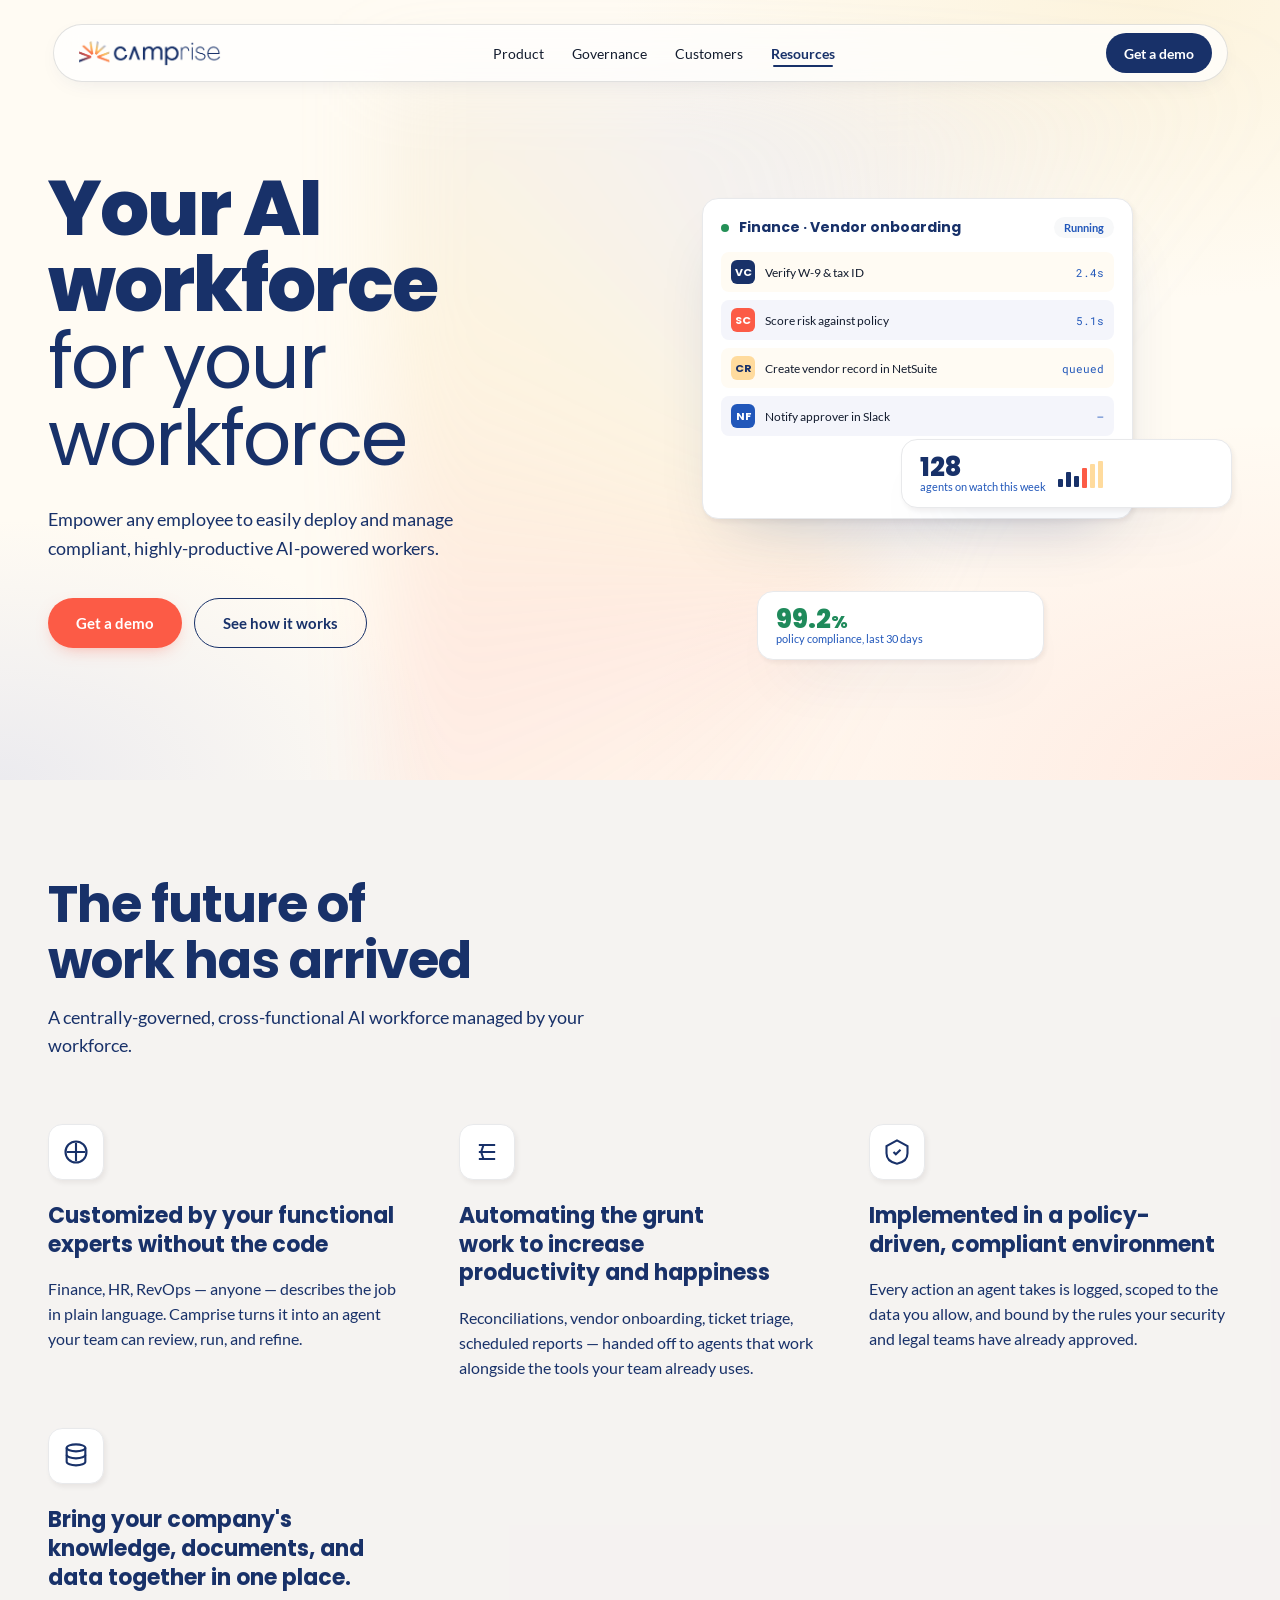
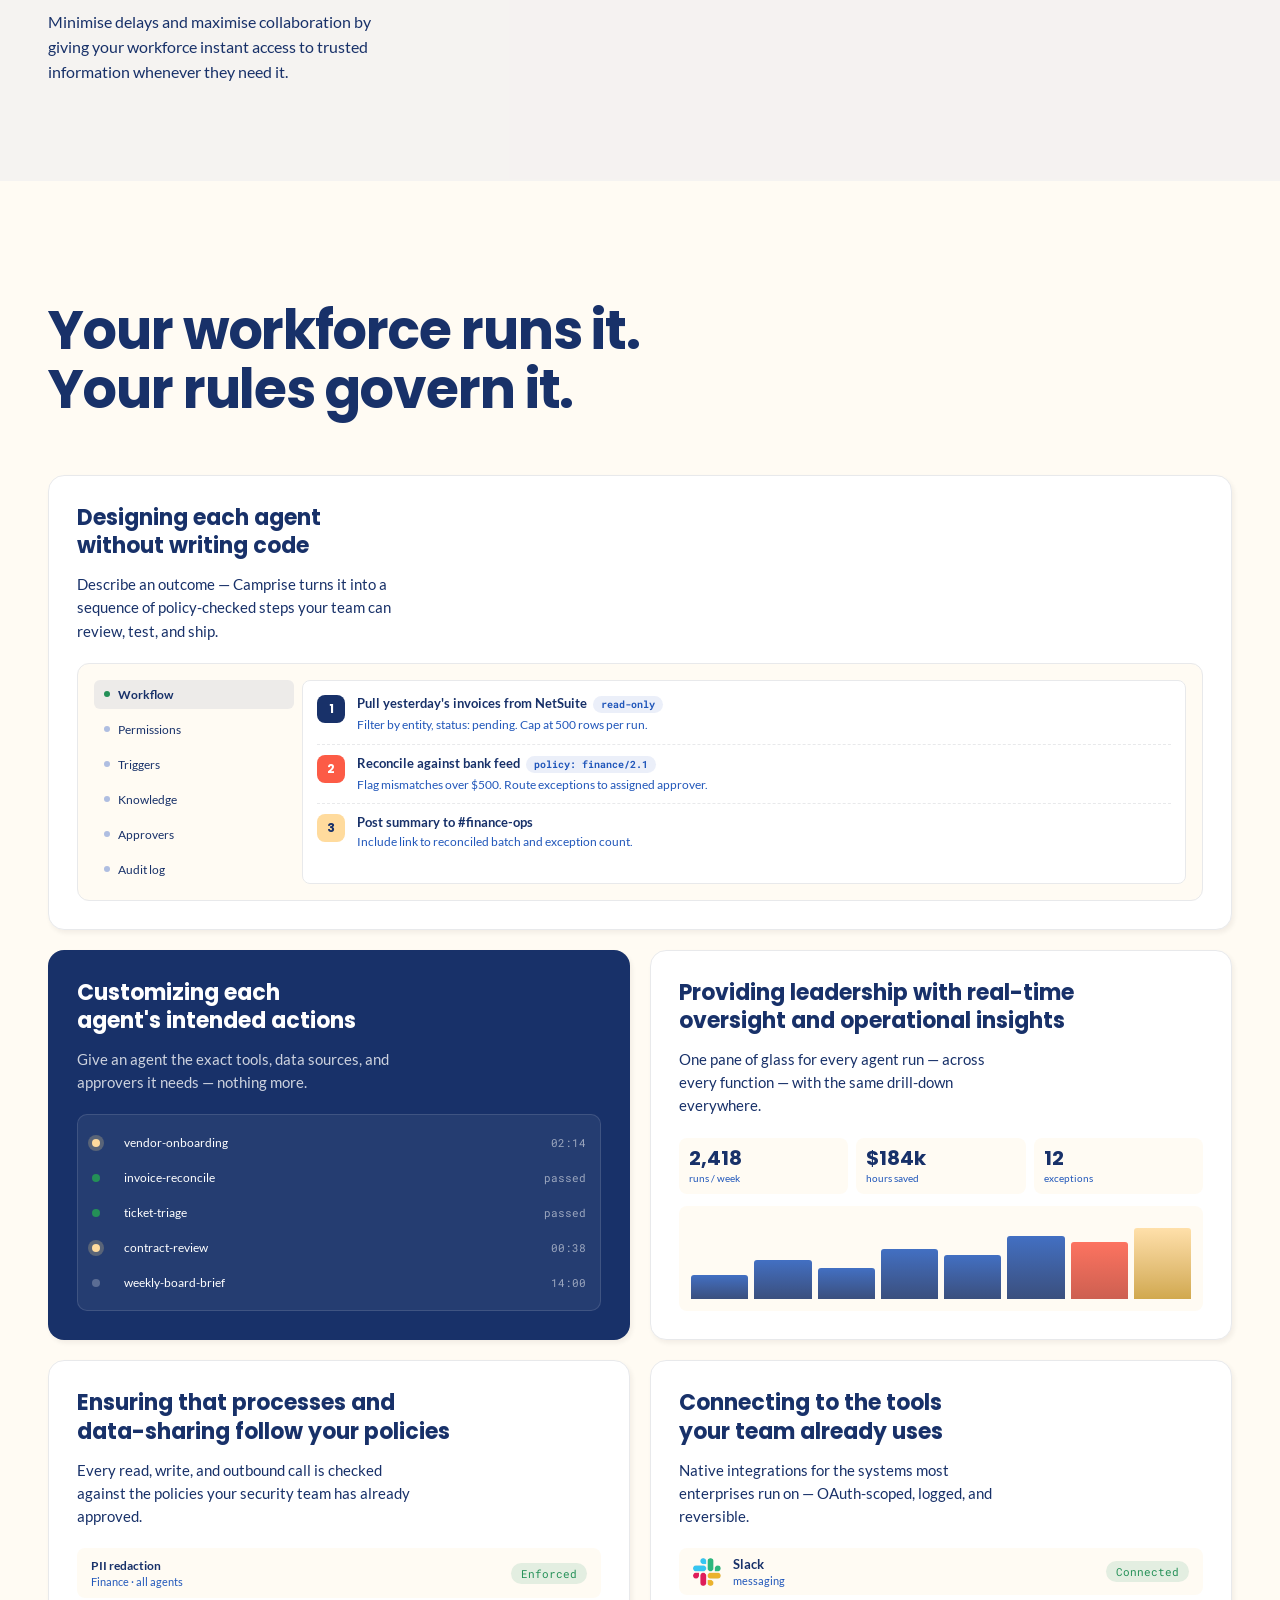
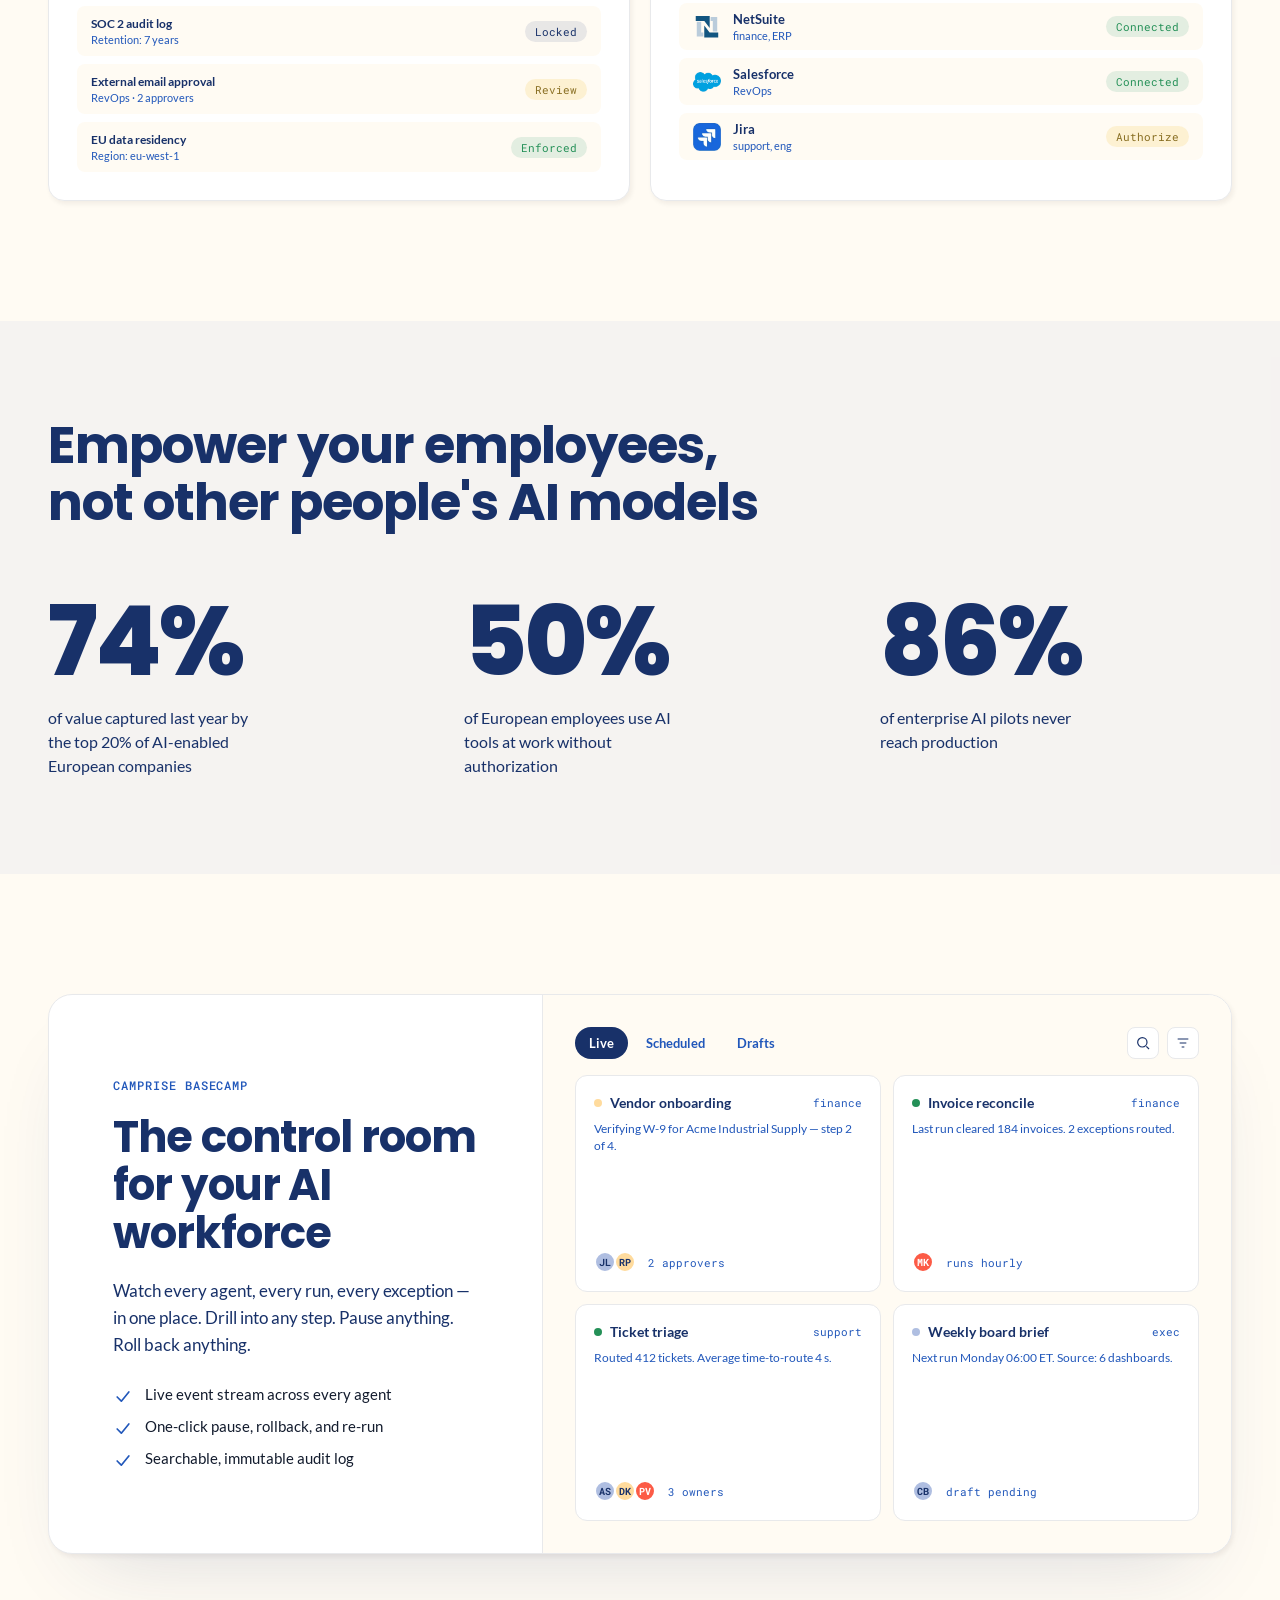
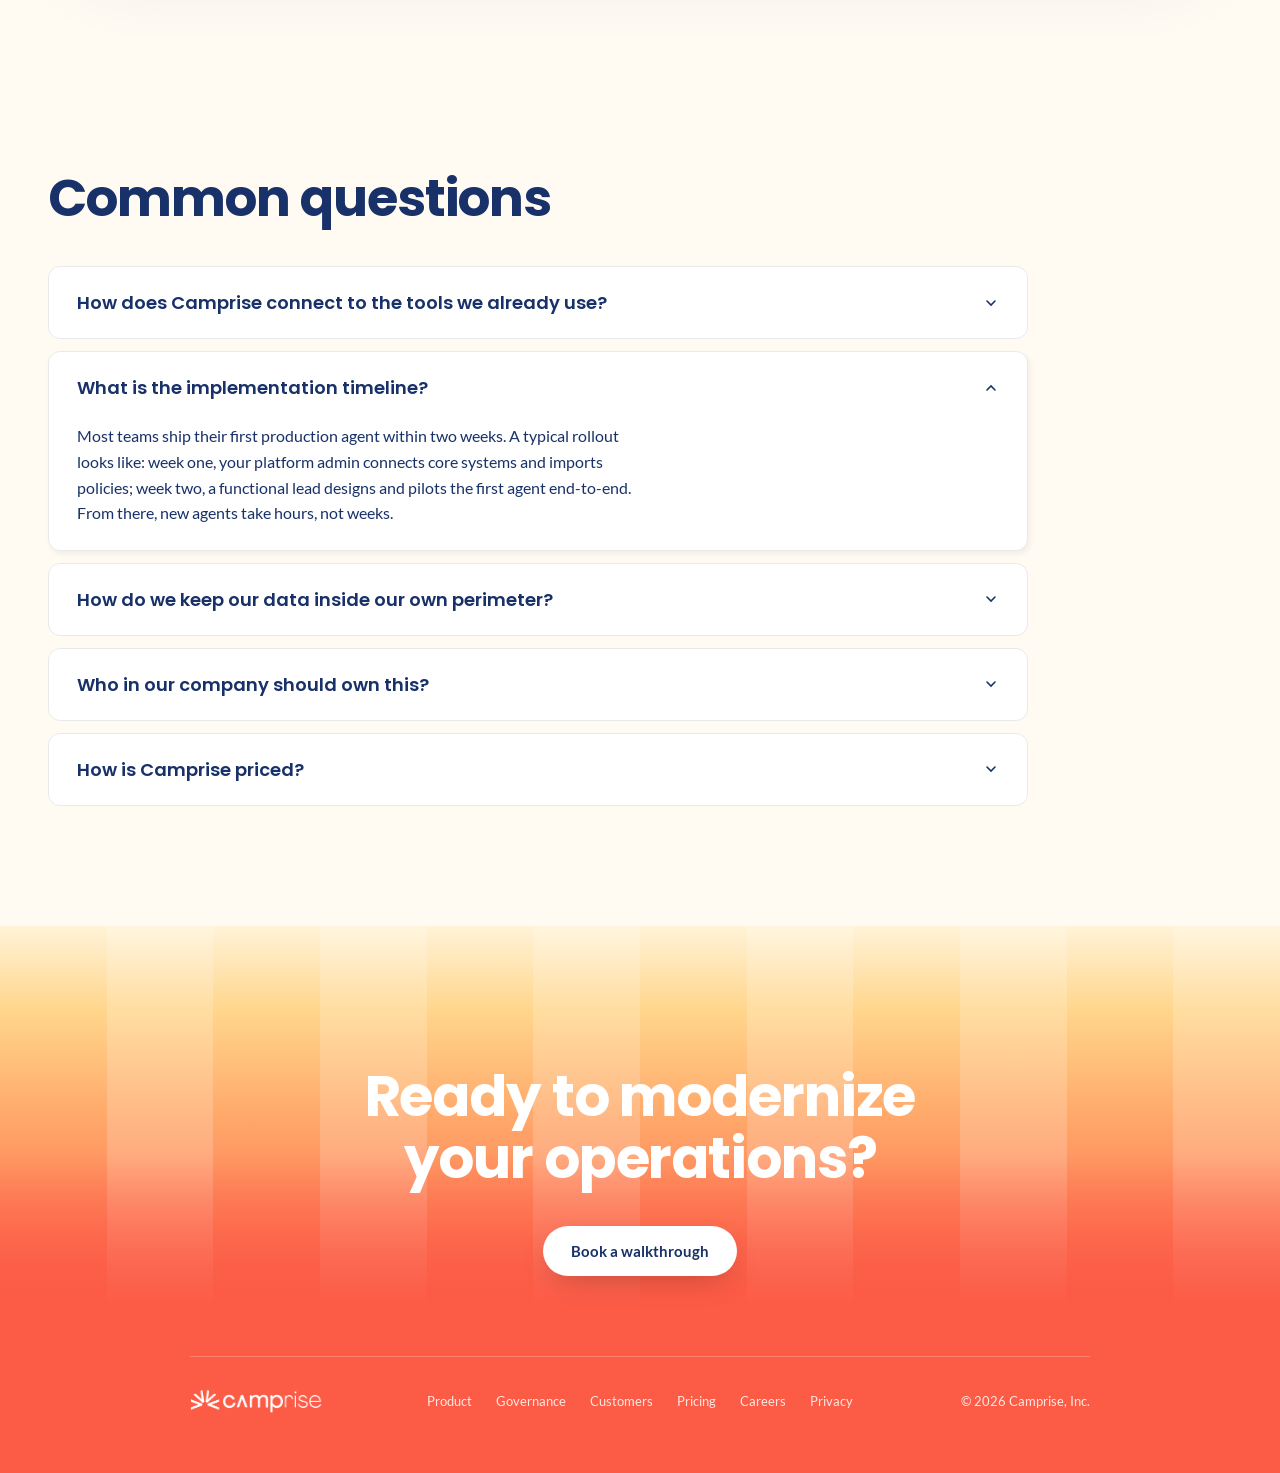
==== commit b41b83a1: "Remove Pricing link from nav bar" ====
--- a/index.html
+++ b/index.html
@@ -890,7 +890,6 @@
       <a href="#governance">Governance</a>
       <a href="#stats">Customers</a>
       <a href="#faq">Resources</a>
-      <a href="#cta">Pricing</a>
     </div>
     <a class="nav-cta" href="#cta">Get a demo</a>
     <label for="nav-toggle" class="nav-toggle">
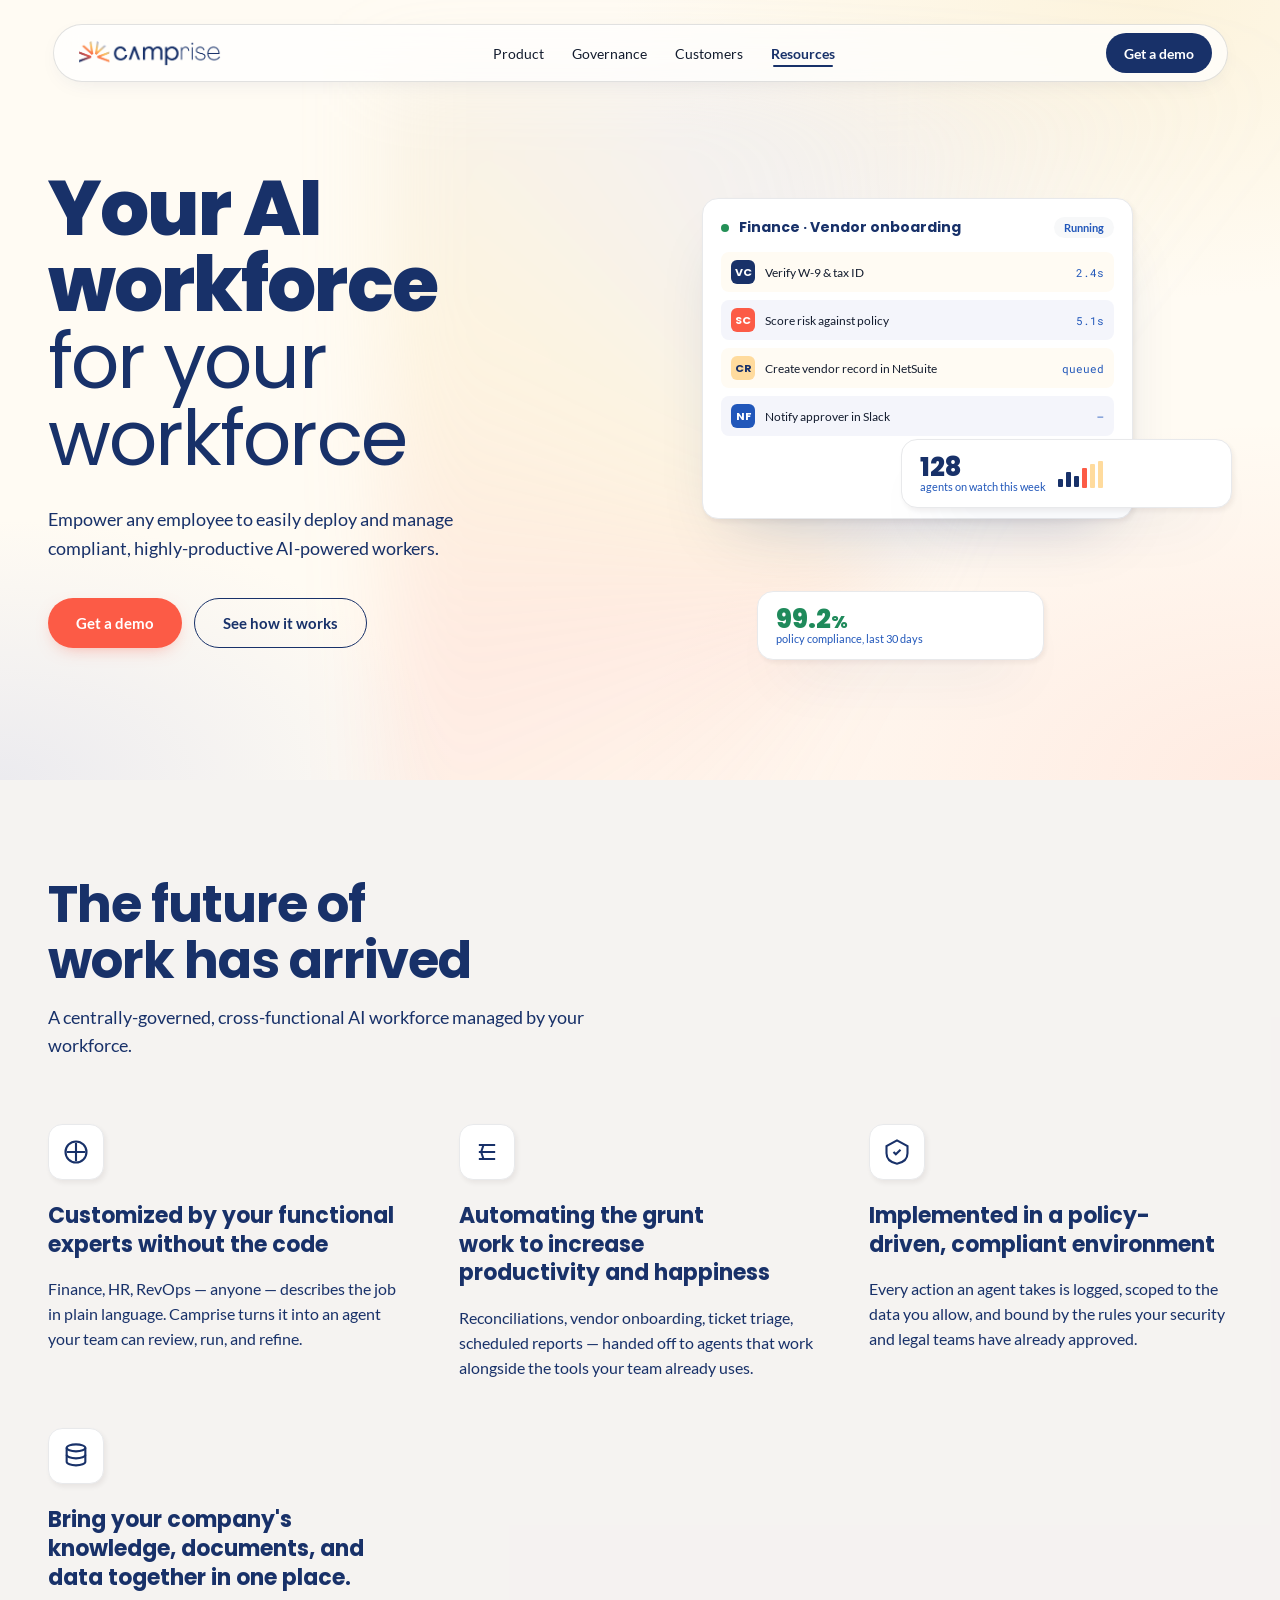
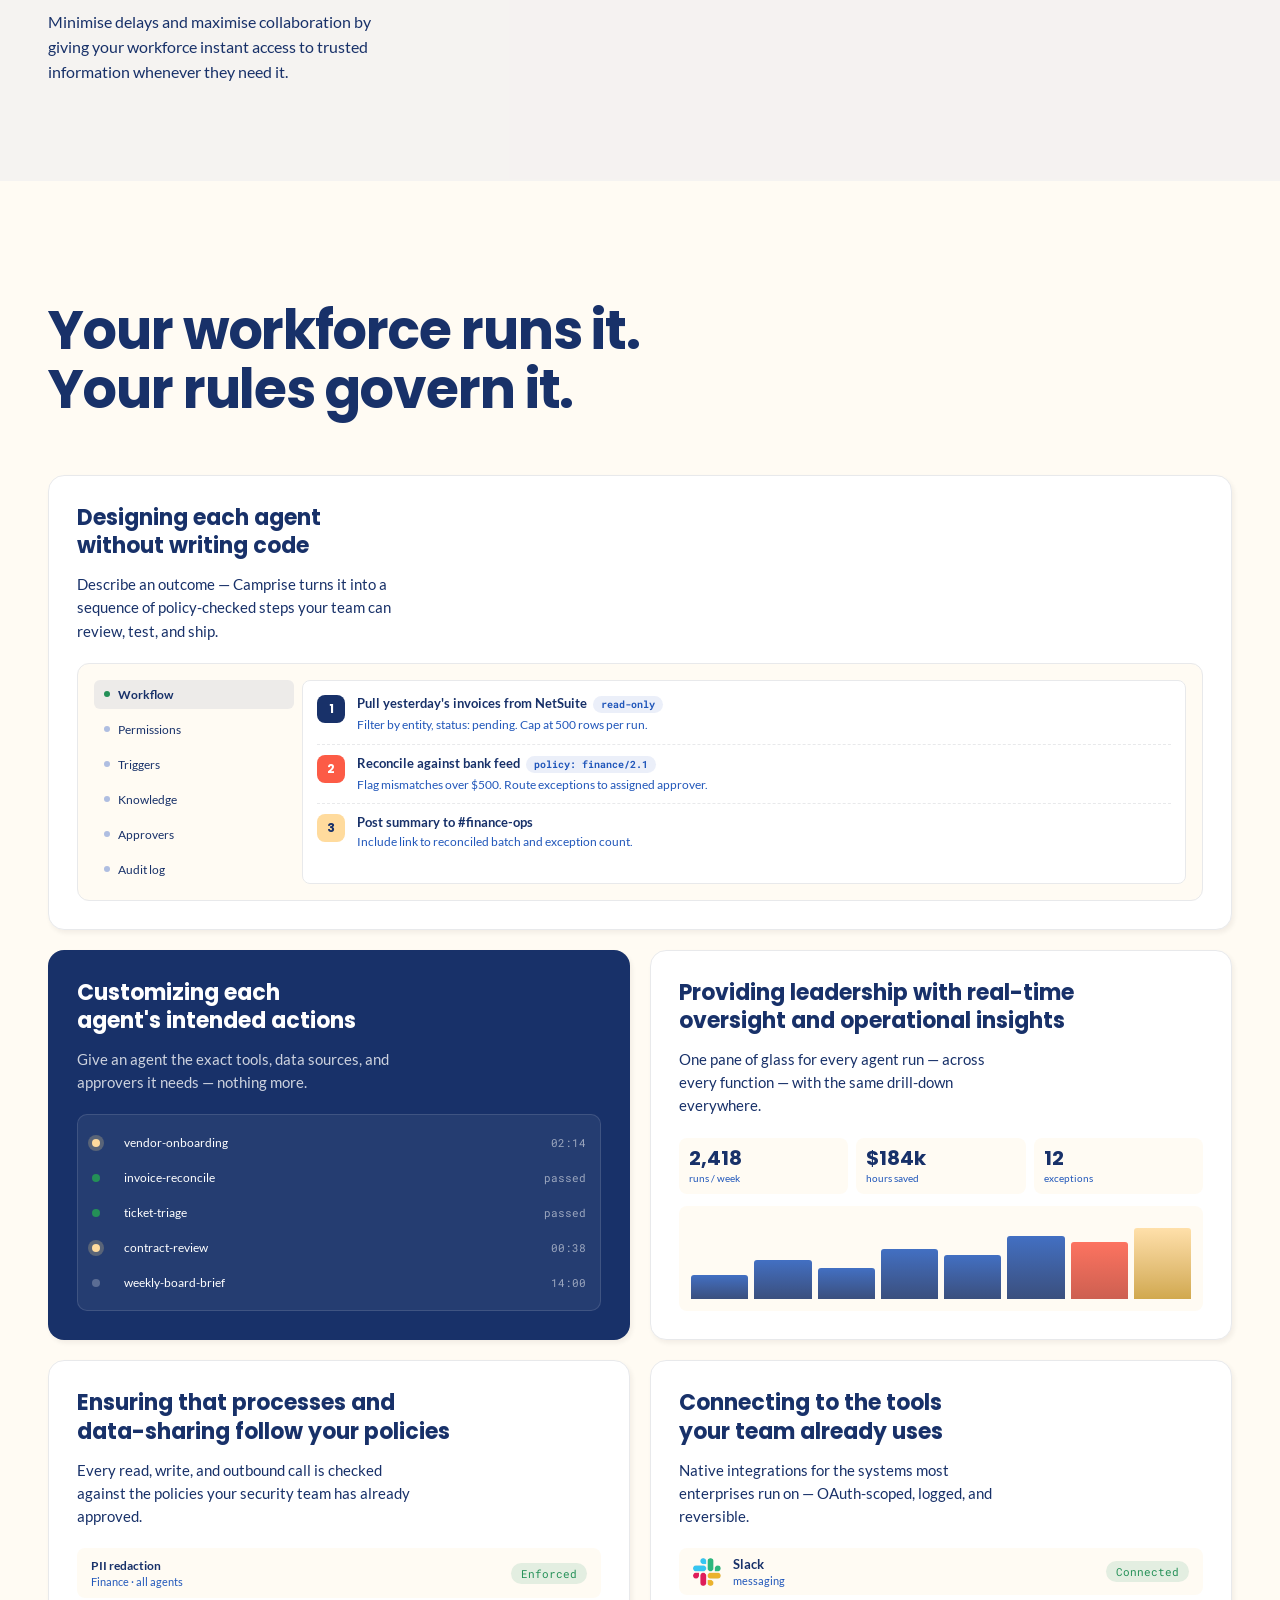
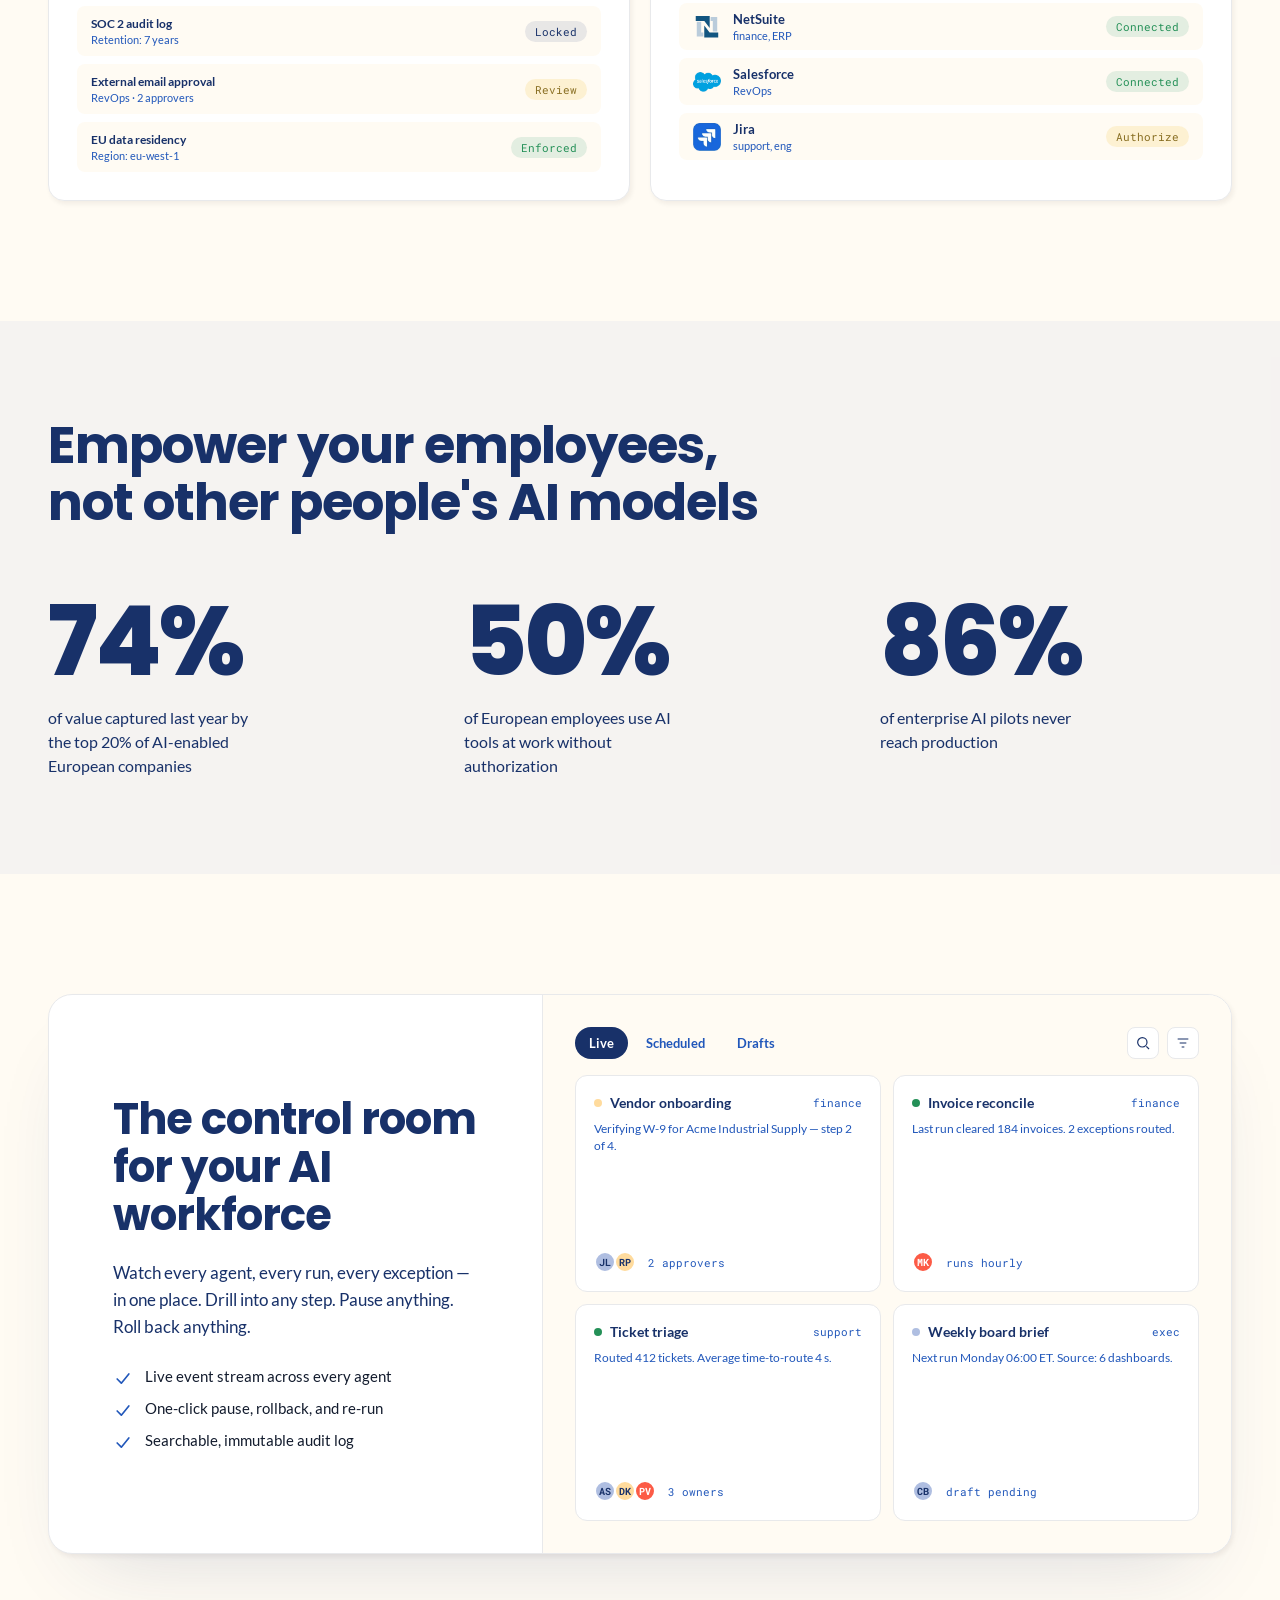
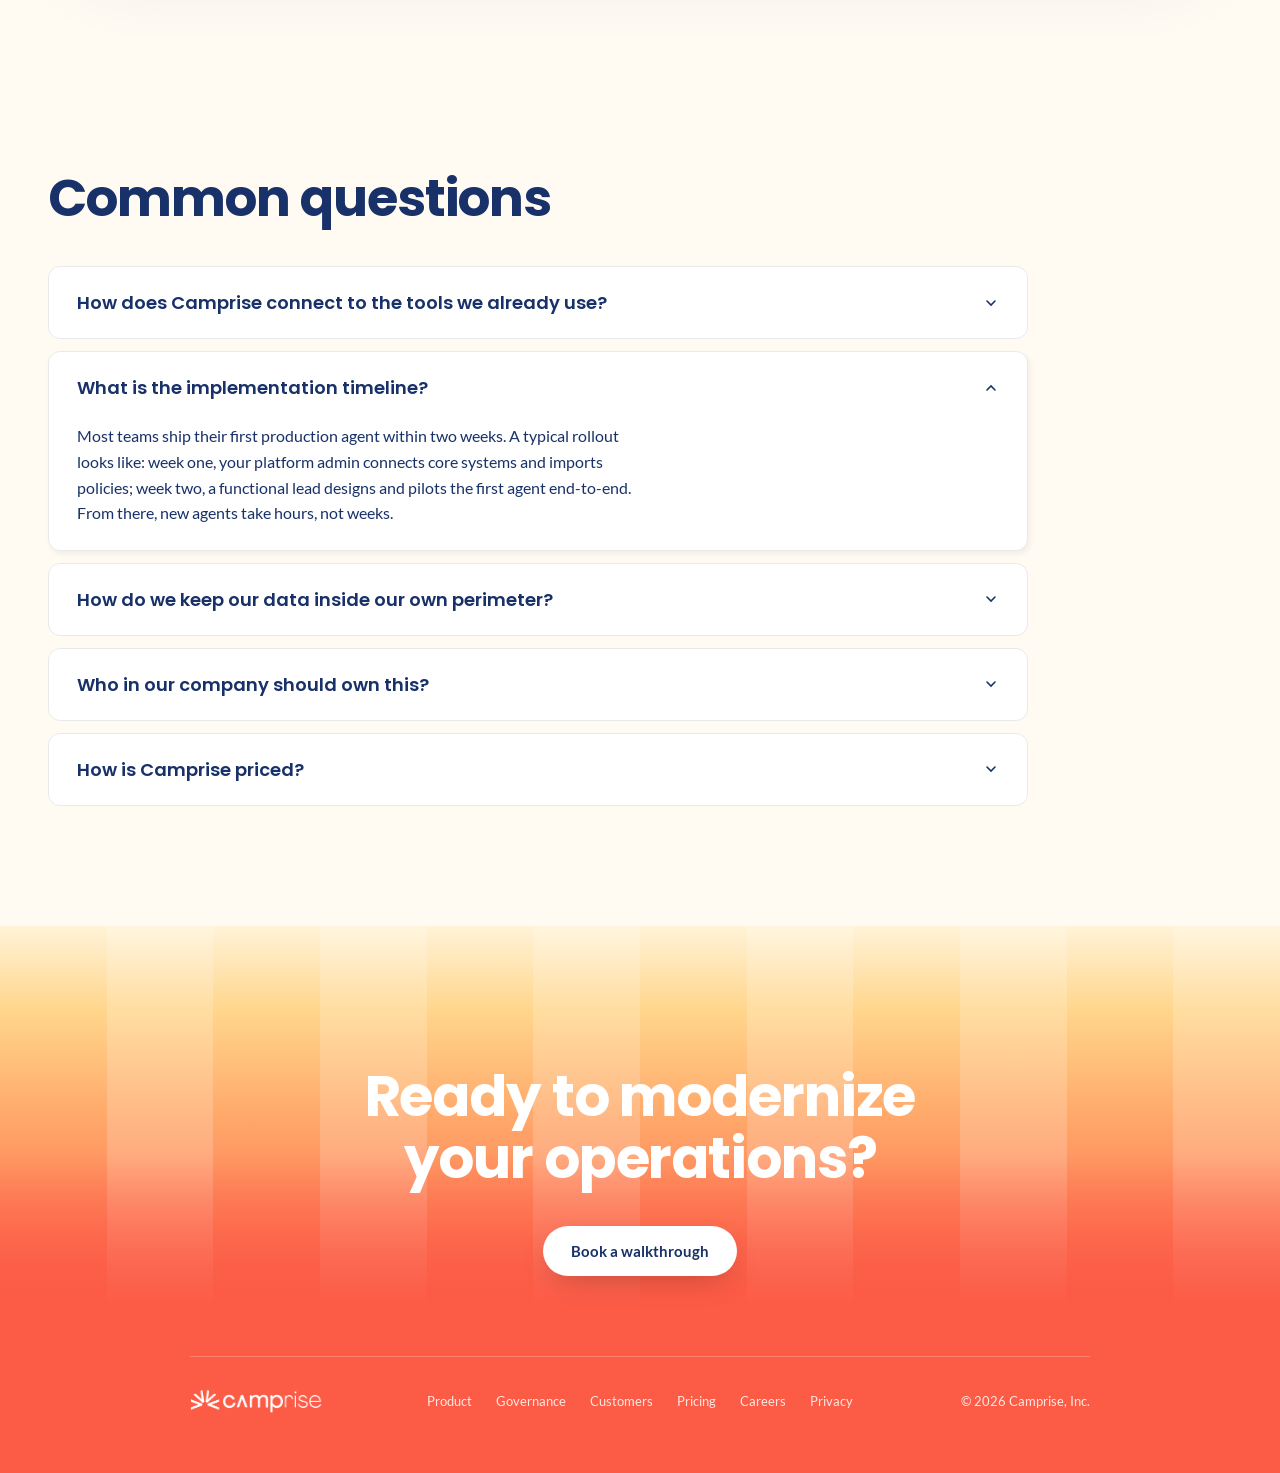
==== commit 7bd22265: "Remove 'Camprise Basecamp' eyebrow label" ====
--- a/index.html
+++ b/index.html
@@ -1140,7 +1140,6 @@
   <div class="wrap">
     <div class="product-card reveal">
       <div class="product-text">
-        <div class="product-eyebrow">Camprise Basecamp</div>
         <h2>The control room for your AI workforce</h2>
         <p>Watch every agent, every run, every exception — in one place. Drill into any step. Pause anything. Roll back anything.</p>
         <div class="product-bullets">
